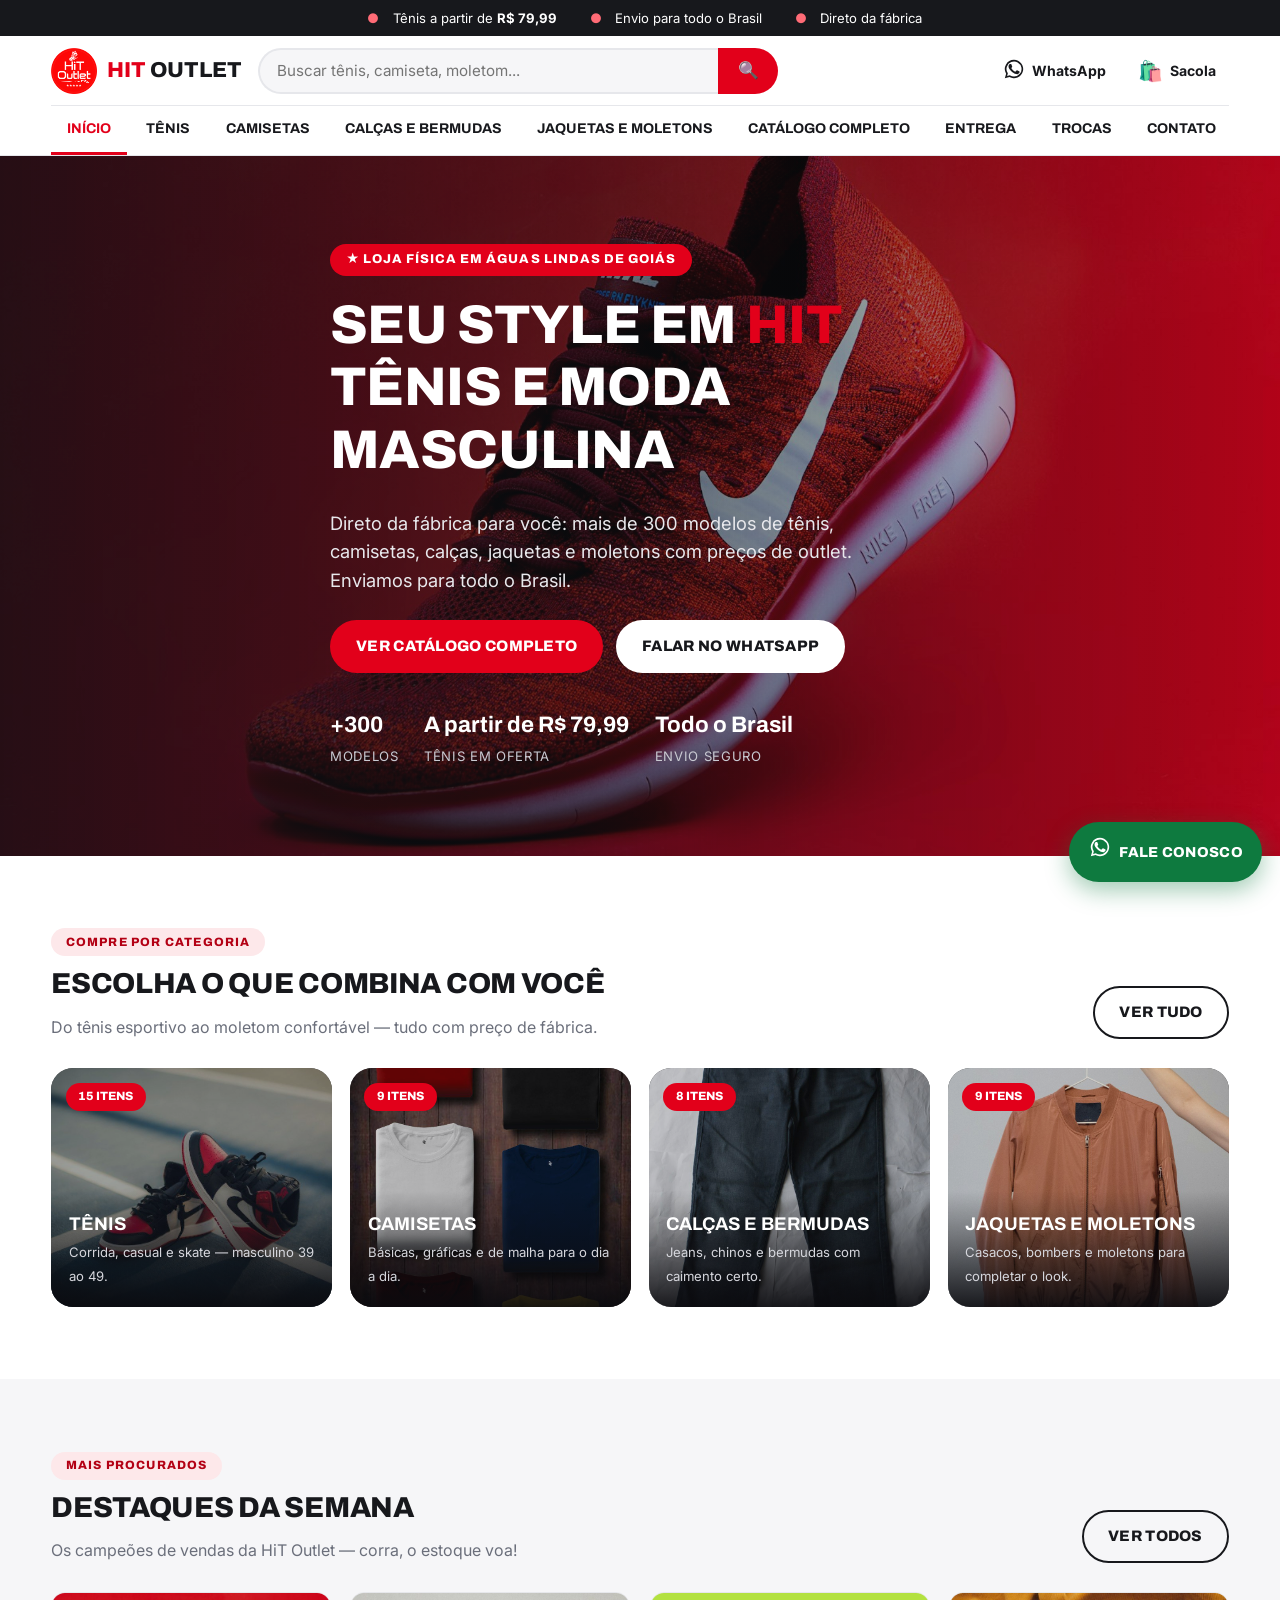
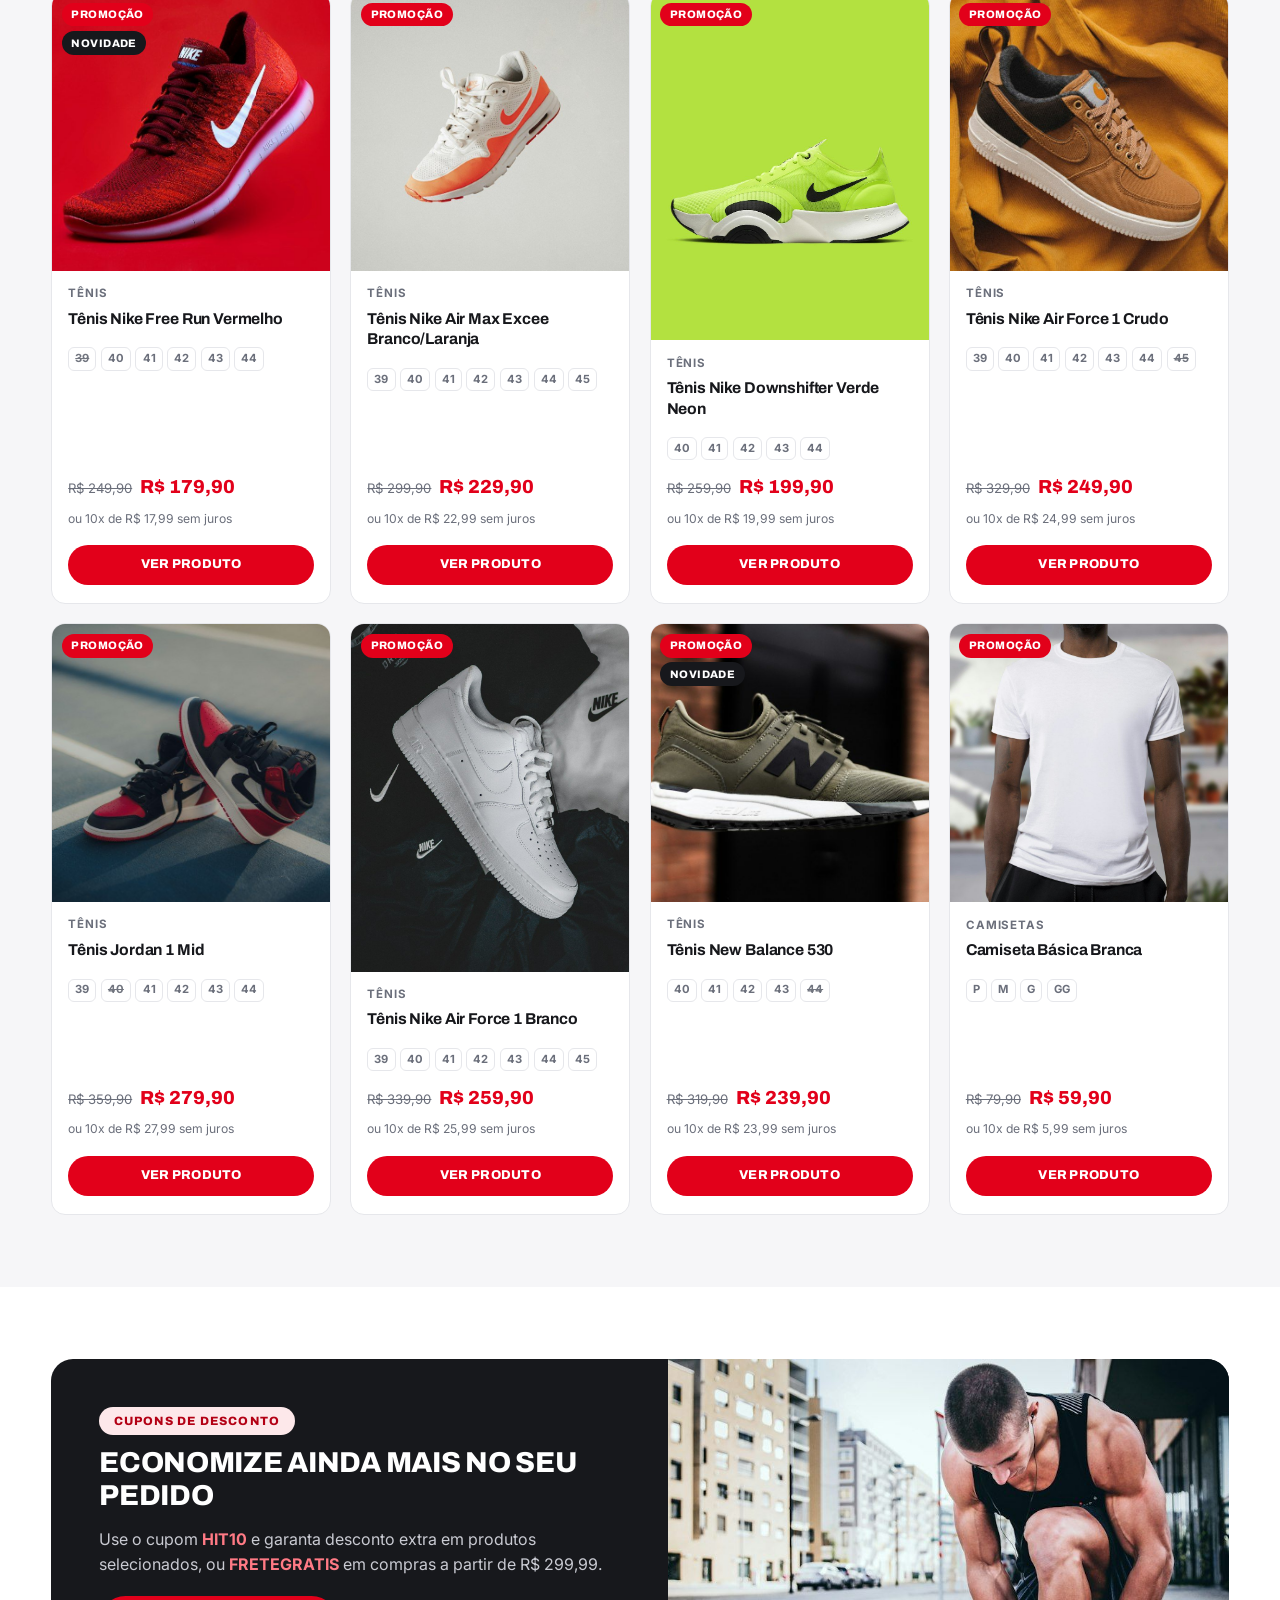
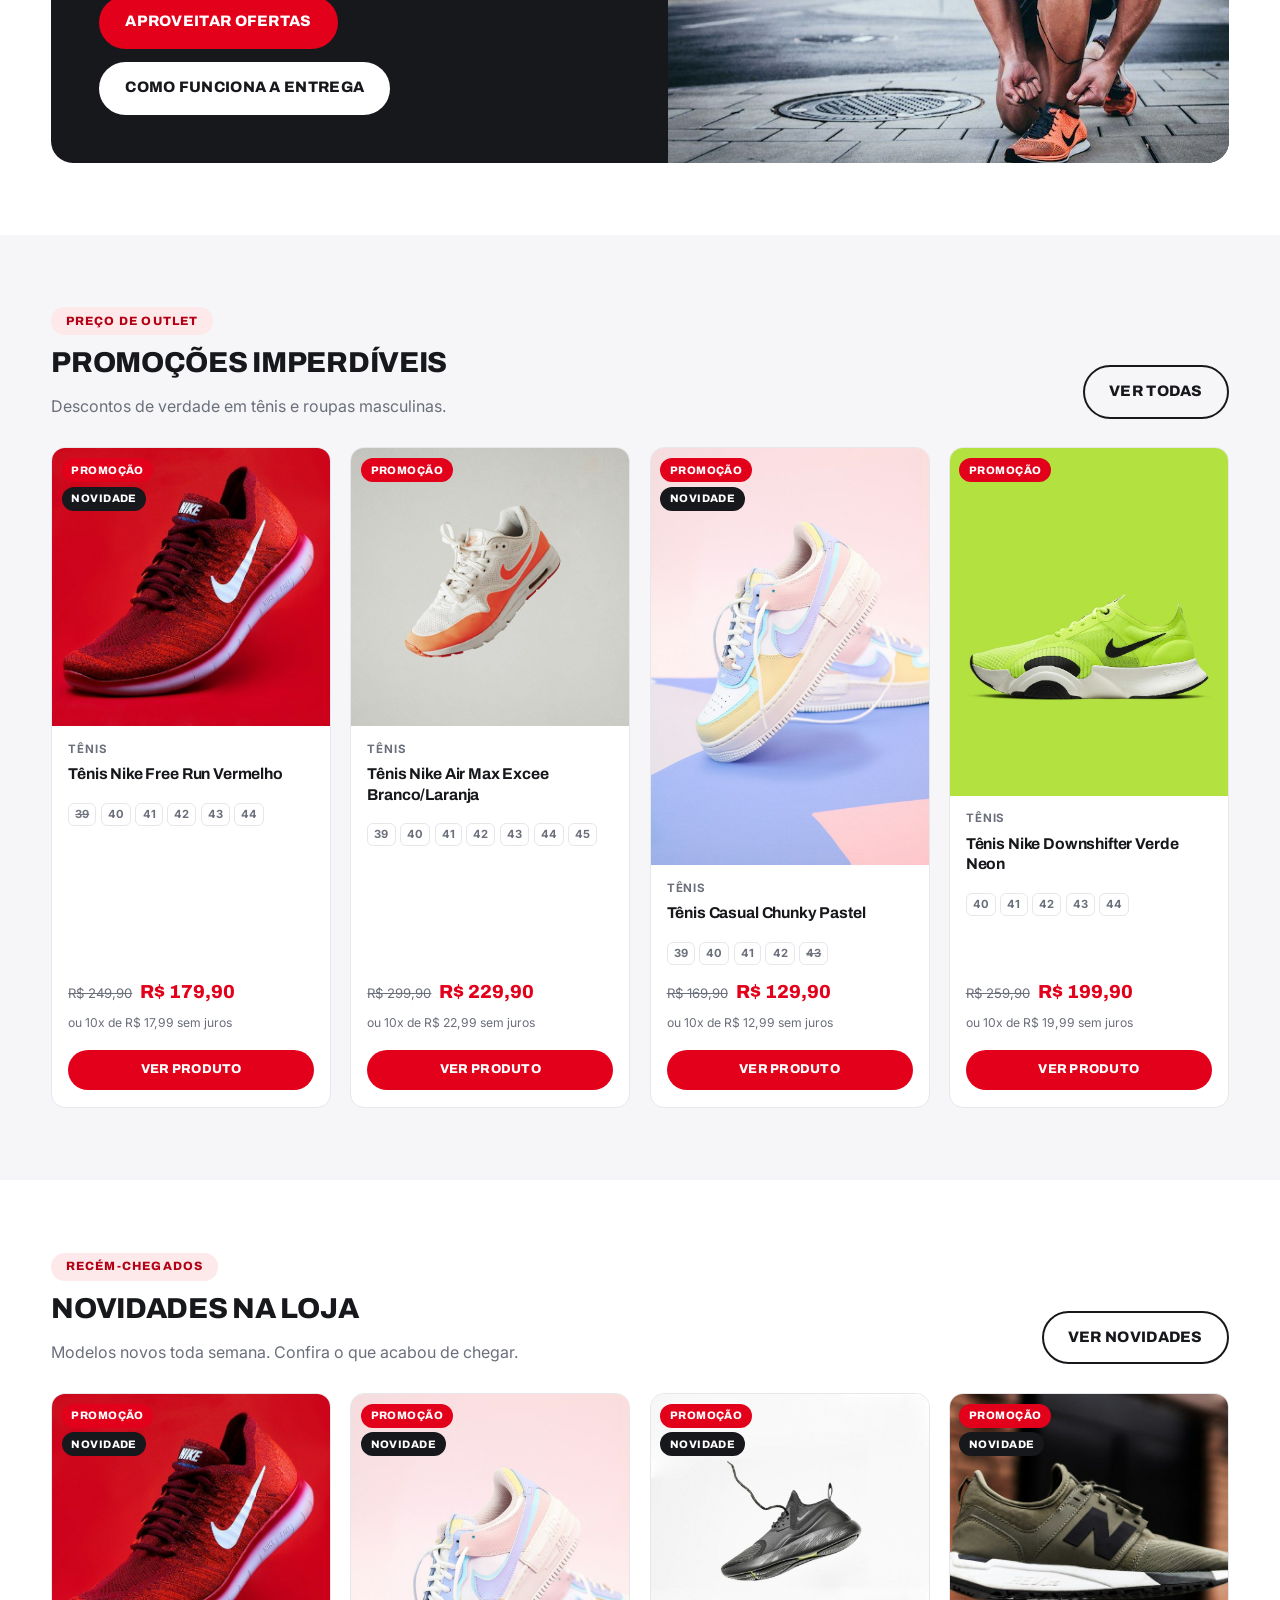
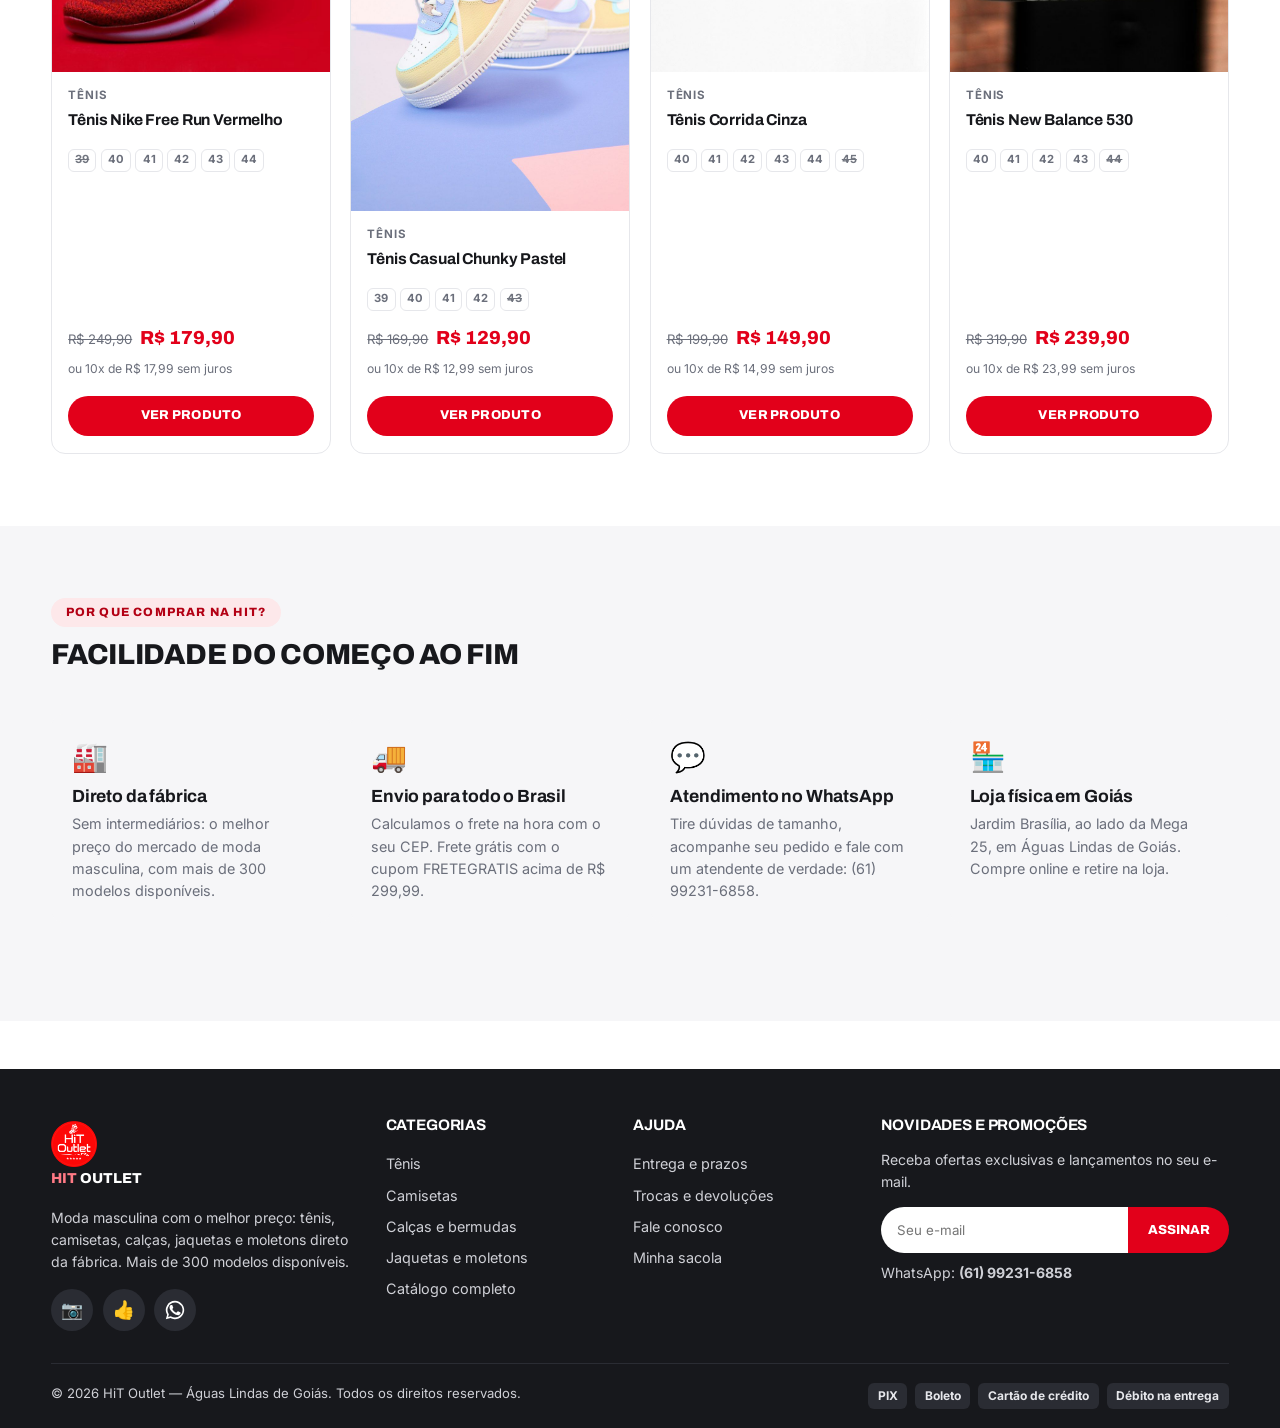
==== index.html @ 2609c158 "HiT Outlet - site estatico completo (home, catalogo, produto, sacola, checkout, contenidos)" ====
<!DOCTYPE html>
<html lang="pt-BR">
<head>
  <meta charset="UTF-8">
  <meta name="viewport" content="width=device-width, initial-scale=1">
  <title>HiT Outlet — Tênis e moda masculina com o melhor preço</title>
  <meta name="description" content="HiT Outlet: tênis, camisetas, calças, jaquetas e moletons masculinos direto da fábrica. Mais de 300 modelos, envio para todo o Brasil. Confira as ofertas!">
  <link rel="icon" type="image/png" href="assets/img/marca/favicon.png">
  <link rel="preconnect" href="https://fonts.googleapis.com">
  <link rel="preconnect" href="https://fonts.gstatic.com" crossorigin>
  <link href="https://fonts.googleapis.com/css2?family=Archivo:wght@600;700;800;900&family=Inter:wght@400;500;600;700;800&display=swap" rel="stylesheet">
  <link rel="stylesheet" href="css/style.css">
</head>
<body data-pagina="inicio">

  <div id="cabecalho-site"></div>

  <main>
    <!-- ================= HERO ================= -->
    <section class="hero">
      <div class="container hero-conteudo">
        <span class="selo-mini">★ Loja física em Águas Lindas de Goiás</span>
        <h1>Seu style em <span class="grifo">HiT</span><br>tênis e moda masculina</h1>
        <p>Direto da fábrica para você: mais de 300 modelos de tênis, camisetas, calças, jaquetas e moletons com preços de outlet. Enviamos para todo o Brasil.</p>
        <div class="botoes">
          <a class="btn btn-primario" href="catalogo.html">Ver catálogo completo</a>
          <a class="btn btn-branco" href="https://wa.me/5561992316858?text=Olá!%20Vim%20pelo%20site%20da%20HiT%20Outlet%20e%20quero%20saber%20mais." target="_blank" rel="noopener">Falar no WhatsApp</a>
        </div>
        <div class="dados-loja">
          <div class="dado"><strong>+300</strong><span>modelos</span></div>
          <div class="dado"><strong>A partir de R$ 79,99</strong><span>tênis em oferta</span></div>
          <div class="dado"><strong>Todo o Brasil</strong><span>envio seguro</span></div>
        </div>
      </div>
    </section>

    <!-- ================= CATEGORIAS ================= -->
    <section class="secao">
      <div class="container">
        <div class="secao-cabecalho">
          <div>
            <span class="selo-titulo">Compre por categoria</span>
            <h2>Escolha o que combina com você</h2>
            <p>Do tênis esportivo ao moletom confortável — tudo com preço de fábrica.</p>
          </div>
          <a class="btn btn-contorno" href="catalogo.html">Ver tudo</a>
        </div>
        <div class="grade-categorias" id="grade-categorias"></div>
      </div>
    </section>

    <!-- ================= DESTAQUES ================= -->
    <section class="secao secao-cinza">
      <div class="container">
        <div class="secao-cabecalho">
          <div>
            <span class="selo-titulo">Mais procurados</span>
            <h2>Destaques da semana</h2>
            <p>Os campeões de vendas da HiT Outlet — corra, o estoque voa!</p>
          </div>
          <a class="btn btn-contorno" href="catalogo.html?ordenacao=relevancia">Ver todos</a>
        </div>
        <div class="grade-produtos" id="grade-destaques"></div>
      </div>
    </section>

    <!-- ================= CAMPANHA ================= -->
    <section class="secao">
      <div class="container">
        <div class="faixa-campanha">
          <div class="texto">
            <span class="selo-titulo">Cupons de desconto</span>
            <h2>Economize ainda mais no seu pedido</h2>
            <p>Use o cupom <strong class="texto-vermelho">HIT10</strong> e garanta desconto extra em produtos selecionados, ou <strong class="texto-vermelho">FRETEGRATIS</strong> em compras a partir de R$ 299,99.</p>
            <div class="linha-flex mt-2">
              <a class="btn btn-primario" href="catalogo.html">Aproveitar ofertas</a>
              <a class="btn btn-branco" href="entrega.html">Como funciona a entrega</a>
            </div>
          </div>
          <div class="imagem">
            <img src="assets/img/campanha.jpg" alt="Campanha de ofertas da HiT Outlet" loading="lazy">
          </div>
        </div>
      </div>
    </section>

    <!-- ================= PROMOÇÕES ================= -->
    <section class="secao secao-cinza">
      <div class="container">
        <div class="secao-cabecalho">
          <div>
            <span class="selo-titulo">Preço de outlet</span>
            <h2>Promoções imperdíveis</h2>
            <p>Descontos de verdade em tênis e roupas masculinas.</p>
          </div>
          <a class="btn btn-contorno" href="catalogo.html">Ver todas</a>
        </div>
        <div class="grade-produtos" id="grade-promocoes"></div>
      </div>
    </section>

    <!-- ================= NOVIDADES ================= -->
    <section class="secao">
      <div class="container">
        <div class="secao-cabecalho">
          <div>
            <span class="selo-titulo">Recém-chegados</span>
            <h2>Novidades na loja</h2>
            <p>Modelos novos toda semana. Confira o que acabou de chegar.</p>
          </div>
          <a class="btn btn-contorno" href="catalogo.html?ordenacao=novidades">Ver novidades</a>
        </div>
        <div class="grade-produtos" id="grade-novidades"></div>
      </div>
    </section>

    <!-- ================= CONFIANÇA ================= -->
    <section class="secao secao-cinza">
      <div class="container">
        <div class="secao-cabecalho">
          <div>
            <span class="selo-titulo">Por que comprar na HiT?</span>
            <h2>Facilidade do começo ao fim</h2>
          </div>
        </div>
        <div class="grade-informacao">
          <div class="cartao-info">
            <div class="icone">🏭</div>
            <h3>Direto da fábrica</h3>
            <p>Sem intermediários: o melhor preço do mercado de moda masculina, com mais de 300 modelos disponíveis.</p>
          </div>
          <div class="cartao-info">
            <div class="icone">🚚</div>
            <h3>Envio para todo o Brasil</h3>
            <p>Calculamos o frete na hora com o seu CEP. Frete grátis com o cupom FRETEGRATIS acima de R$ 299,99.</p>
          </div>
          <div class="cartao-info">
            <div class="icone">💬</div>
            <h3>Atendimento no WhatsApp</h3>
            <p>Tire dúvidas de tamanho, acompanhe seu pedido e fale com um atendente de verdade: (61) 99231-6858.</p>
          </div>
          <div class="cartao-info">
            <div class="icone">🏪</div>
            <h3>Loja física em Goiás</h3>
            <p>Jardim Brasília, ao lado da Mega 25, em Águas Lindas de Goiás. Compre online e retire na loja.</p>
          </div>
        </div>
      </div>
    </section>
  </main>

  <footer id="rodape-site"></footer>

  <script src="assets/js/data.js"></script>
  <script src="assets/js/main.js"></script>
  <script src="assets/js/index.js"></script>
</body>
</html>
---- css/style.css ----
/* =========================================================
   HiT Outlet — folha de estilo principal
   Identidade: vermelho vibrante (ação/oferta) + branco + grafite
   ========================================================= */

:root {
  --vermelho: #e2001a;
  --vermelho-escuro: #b30014;
  --vermelho-claro: #fde8ea;
  --grafite: #17181c;
  --grafite-2: #2a2c33;
  --texto: #23252c;
  --texto-suave: #6b6f7b;
  --linha: #e6e7eb;
  --fundo: #f6f6f8;
  --branco: #ffffff;
  --amarelo: #f5a623;
  --verde: #0e7a3f;
  --raio: 14px;
  --raio-g: 22px;
  --sombra: 0 6px 24px rgba(23, 24, 28, .08);
  --sombra-alta: 0 14px 40px rgba(23, 24, 28, .16);
  --max: 1200px;
  --fonte: 'Inter', system-ui, -apple-system, 'Segoe UI', Roboto, Arial, sans-serif;
  --fonte-titulo: 'Archivo', 'Inter', system-ui, sans-serif;
}

* { box-sizing: border-box; }

html { scroll-behavior: smooth; }

body {
  margin: 0;
  font-family: var(--fonte);
  color: var(--texto);
  background: var(--branco);
  font-size: 16px;
  line-height: 1.55;
  -webkit-font-smoothing: antialiased;
}

img { max-width: 100%; display: block; }

a { color: var(--vermelho); text-decoration: none; }
a:hover { text-decoration: underline; }

h1, h2, h3, h4 {
  font-family: var(--fonte-titulo);
  color: var(--grafite);
  line-height: 1.15;
  margin: 0 0 .5em;
  letter-spacing: -.01em;
}

h1 { font-size: clamp(1.7rem, 4vw, 2.6rem); font-weight: 800; text-transform: uppercase; }
h2 { font-size: clamp(1.3rem, 3vw, 1.8rem); font-weight: 800; text-transform: uppercase; }
h3 { font-size: 1.1rem; font-weight: 700; }

p { margin: 0 0 1em; }

.container { width: min(var(--max), 92%); margin-inline: auto; }

.somente-leitor {
  position: absolute; width: 1px; height: 1px;
  padding: 0; margin: -1px; overflow: hidden;
  clip: rect(0 0 0 0); white-space: nowrap; border: 0;
}

:focus-visible {
  outline: 3px solid var(--vermelho);
  outline-offset: 2px;
  border-radius: 4px;
}

/* ---------- botões ---------- */
.btn {
  display: inline-flex; align-items: center; justify-content: center; gap: .5rem;
  padding: .8rem 1.5rem;
  border: 2px solid transparent;
  border-radius: 999px;
  font-weight: 800;
  font-family: var(--fonte-titulo);
  font-size: .95rem;
  text-transform: uppercase;
  letter-spacing: .02em;
  cursor: pointer;
  transition: background .15s ease, color .15s ease, border-color .15s ease, transform .1s ease;
  text-decoration: none;
  min-height: 46px;
}
.btn:hover { text-decoration: none; }
.btn:active { transform: translateY(1px); }

.btn-primario { background: var(--vermelho); color: #fff; }
.btn-primario:hover { background: var(--vermelho-escuro); color: #fff; }

.btn-escuro { background: var(--grafite); color: #fff; }
.btn-escuro:hover { background: var(--grafite-2); color: #fff; }

.btn-contorno { background: transparent; color: var(--grafite); border-color: var(--grafite); }
.btn-contorno:hover { background: var(--grafite); color: #fff; }

.btn-branco { background: #fff; color: var(--grafite); }
.btn-branco:hover { background: var(--vermelho); color: #fff; }

.btn-largo { width: 100%; }

.btn-mini {
  padding: .45rem .9rem; font-size: .8rem; min-height: 40px;
}

.btn[disabled], .btn.desabilitado {
  opacity: .45; cursor: not-allowed; pointer-events: none;
}

/* ---------- faixa de avisos ---------- */
.faixa-topo {
  background: var(--grafite);
  color: #fff;
  font-size: .82rem;
  text-align: center;
  padding: .5rem 1rem;
}
.faixa-topo span { margin-inline: .6rem; }
.faixa-topo .ponto { color: #ff6b76; font-weight: 800; }

/* ---------- cabeçalho ---------- */
.cabecalho {
  position: sticky; top: 0; z-index: 60;
  background: #fff;
  border-bottom: 1px solid var(--linha);
}
.cabecalho-linha {
  display: flex; align-items: center; gap: 1rem;
  padding: .7rem 0;
}
.marca {
  display: flex; align-items: center; gap: .6rem;
  font-family: var(--fonte-titulo);
  font-weight: 800; font-size: 1.35rem;
  color: var(--grafite);
  text-transform: uppercase;
  white-space: nowrap;
  text-decoration: none;
}
.marca:hover { text-decoration: none; }
.marca img { width: 46px; height: 46px; }
.marca .marca-hit { color: var(--vermelho); }

.barra-busca {
  flex: 1;
  display: flex;
  max-width: 520px;
  position: relative;
}
.barra-busca input {
  flex: 1;
  border: 2px solid var(--linha);
  border-right: none;
  border-radius: 999px 0 0 999px;
  padding: .65rem 1.1rem;
  font-size: .95rem;
  font-family: var(--fonte);
  background: var(--fundo);
  min-height: 46px;
}
.barra-busca input:focus { outline: none; border-color: var(--grafite); background: #fff; }
.barra-busca button {
  border: none;
  background: var(--vermelho);
  color: #fff;
  border-radius: 0 999px 999px 0;
  padding: 0 1.2rem;
  cursor: pointer;
  font-size: 1.05rem;
  min-width: 52px;
}
.barra-busca button:hover { background: var(--vermelho-escuro); }

.acoes-topo { display: flex; align-items: center; gap: .4rem; margin-left: auto; }
.acao-topo {
  display: inline-flex; align-items: center; gap: .45rem;
  padding: .5rem .8rem;
  border-radius: 999px;
  color: var(--grafite);
  font-weight: 700;
  font-size: .88rem;
  text-decoration: none;
  position: relative;
  min-height: 46px;
}
.acao-topo:hover { background: var(--fundo); text-decoration: none; }
.acao-topo .icone { font-size: 1.25rem; line-height: 1; }
.badge-contador {
  position: absolute; top: 1px; right: 2px;
  background: var(--vermelho);
  color: #fff;
  font-size: .68rem;
  font-weight: 800;
  min-width: 19px; height: 19px;
  border-radius: 999px;
  display: inline-flex; align-items: center; justify-content: center;
  padding: 0 4px;
  border: 2px solid #fff;
}

.menu-principal {
  display: flex;
  gap: .2rem;
  align-items: center;
  border-top: 1px solid var(--linha);
  overflow-x: auto;
  scrollbar-width: none;
}
.menu-principal::-webkit-scrollbar { display: none; }
.menu-principal a {
  padding: .75rem 1rem;
  color: var(--grafite);
  font-family: var(--fonte-titulo);
  font-weight: 700;
  font-size: .88rem;
  text-transform: uppercase;
  white-space: nowrap;
  text-decoration: none;
  border-bottom: 3px solid transparent;
}
.menu-principal a:hover { color: var(--vermelho); }
.menu-principal a.ativo { color: var(--vermelho); border-bottom-color: var(--vermelho); }

.btn-menu-mobile { display: none; }

/* ---------- painel de sugestões ---------- */
.sugestoes-painel {
  position: absolute;
  top: calc(100% + 6px); left: 0; right: 0;
  background: #fff;
  border: 1px solid var(--linha);
  border-radius: var(--raio);
  box-shadow: var(--sombra-alta);
  overflow: hidden;
  z-index: 80;
}
.sugestoes-painel button {
  display: flex; align-items: center; gap: .8rem;
  width: 100%;
  border: none; background: none;
  padding: .6rem .9rem;
  text-align: left;
  cursor: pointer;
  font-family: var(--fonte);
  font-size: .9rem;
  border-bottom: 1px solid var(--linha);
}
.sugestoes-painel button:last-child { border-bottom: none; }
.sugestoes-painel button:hover, .sugestoes-painel button.focado { background: var(--fundo); }
.sugestoes-painel img { width: 42px; height: 42px; object-fit: cover; border-radius: 8px; }
.sugestoes-painel .sug-preco { margin-left: auto; font-weight: 800; color: var(--vermelho); }
.sugestoes-painel .sug-vazio { padding: 1rem; color: var(--texto-suave); font-size: .9rem; }

/* ---------- hero ---------- */
.hero {
  position: relative;
  background:
    linear-gradient(90deg, rgba(15,16,20,.88) 0%, rgba(15,16,20,.62) 46%, rgba(15,16,20,.15) 100%),
    url('../assets/img/banner-hero.jpg') center/cover no-repeat;
  color: #fff;
}
.hero-conteudo {
  padding: clamp(2.5rem, 7vw, 5.5rem) 0;
  max-width: 620px;
}
.hero .selo-mini {
  display: inline-flex; align-items: center; gap: .5rem;
  background: var(--vermelho);
  color: #fff;
  font-family: var(--fonte-titulo);
  font-weight: 800;
  text-transform: uppercase;
  font-size: .8rem;
  letter-spacing: .08em;
  padding: .4rem 1rem;
  border-radius: 999px;
  margin-bottom: 1.1rem;
}
.hero h1 { color: #fff; font-size: clamp(2rem, 5.5vw, 3.4rem); }
.hero h1 .grifo { color: var(--vermelho); }
.hero p { font-size: clamp(1rem, 2vw, 1.15rem); color: #e8e8ec; max-width: 48ch; }
.hero .botoes { display: flex; flex-wrap: wrap; gap: .8rem; margin-top: 1.6rem; }
.hero .dados-loja { display: flex; flex-wrap: wrap; gap: 1.6rem; margin-top: 2.2rem; }
.hero .dado strong { display: block; font-family: var(--fonte-titulo); font-size: 1.4rem; color: #fff; }
.hero .dado span { font-size: .82rem; color: #c9cad2; text-transform: uppercase; letter-spacing: .05em; }

/* ---------- seções ---------- */
.secao { padding: clamp(2.5rem, 6vw, 4.5rem) 0; }
.secao-cinza { background: var(--fundo); }
.secao-cabecalho {
  display: flex; align-items: flex-end; justify-content: space-between;
  gap: 1rem; margin-bottom: 1.8rem; flex-wrap: wrap;
}
.secao-cabecalho p { color: var(--texto-suave); margin: 0; }
.selo-titulo {
  display: inline-block;
  background: var(--vermelho-claro);
  color: var(--vermelho-escuro);
  font-family: var(--fonte-titulo);
  font-weight: 800;
  text-transform: uppercase;
  font-size: .75rem;
  letter-spacing: .1em;
  padding: .3rem .9rem;
  border-radius: 999px;
  margin-bottom: .7rem;
}

/* ---------- categorias ---------- */
.grade-categorias {
  display: grid;
  grid-template-columns: repeat(auto-fit, minmax(230px, 1fr));
  gap: 1.1rem;
}
.card-categoria {
  position: relative;
  border-radius: var(--raio-g);
  overflow: hidden;
  background: var(--grafite);
  aspect-ratio: 4/3.4;
  display: block;
  text-decoration: none;
}
.card-categoria img {
  width: 100%; height: 100%; object-fit: cover;
  opacity: .82;
  transition: transform .3s ease, opacity .3s ease;
}
.card-categoria:hover img { transform: scale(1.05); opacity: .68; text-decoration: none; }
.card-categoria .rotulo {
  position: absolute; inset: auto 0 0 0;
  padding: 1.2rem 1.1rem;
  background: linear-gradient(transparent, rgba(10,10,14,.9));
  color: #fff;
}
.card-categoria .rotulo strong {
  display: block;
  font-family: var(--fonte-titulo);
  font-size: 1.15rem;
  text-transform: uppercase;
}
.card-categoria .rotulo span { font-size: .82rem; color: #d6d7dd; }
.card-categoria .pilula {
  position: absolute; top: .9rem; left: .9rem;
  background: var(--vermelho); color: #fff;
  font-family: var(--fonte-titulo); font-weight: 800; font-size: .75rem;
  text-transform: uppercase;
  padding: .3rem .8rem; border-radius: 999px;
}

/* ---------- grade de produtos ---------- */
.grade-produtos {
  display: grid;
  grid-template-columns: repeat(auto-fill, minmax(230px, 1fr));
  gap: 1.2rem;
}
.card-produto {
  background: #fff;
  border: 1px solid var(--linha);
  border-radius: var(--raio);
  overflow: hidden;
  display: flex; flex-direction: column;
  position: relative;
  transition: box-shadow .18s ease, transform .18s ease;
}
.card-produto:hover { box-shadow: var(--sombra); transform: translateY(-3px); }
.card-produto .midia {
  position: relative;
  background: #f1f1f4;
  aspect-ratio: 1/1;
}
.card-produto .midia img {
  width: 100%; height: 100%; object-fit: cover;
}
.card-produto .etiquetas {
  position: absolute; top: .6rem; left: .6rem;
  display: flex; flex-direction: column; gap: .3rem;
  z-index: 2;
}
.etiqueta {
  font-family: var(--fonte-titulo);
  font-weight: 800;
  font-size: .68rem;
  text-transform: uppercase;
  letter-spacing: .04em;
  padding: .22rem .6rem;
  border-radius: 999px;
  color: #fff;
  width: fit-content;
}
.etiqueta-promo { background: var(--vermelho); }
.etiqueta-novo { background: var(--grafite); }
.etiqueta-destaque { background: var(--amarelo); color: var(--grafite); }
.etiqueta-esgotado { background: #5f636b; }

.card-produto .corpo { padding: .9rem 1rem 1.1rem; display: flex; flex-direction: column; gap: .35rem; flex: 1; }
.card-produto .marca-p { font-size: .72rem; text-transform: uppercase; letter-spacing: .08em; color: var(--texto-suave); font-weight: 700; }
.card-produto .nome {
  font-family: var(--fonte-titulo); font-weight: 700; font-size: .98rem;
  color: var(--grafite); line-height: 1.3;
}
.card-produto .nome a { color: inherit; text-decoration: none; }
.card-produto .nome a:hover { color: var(--vermelho); }
.card-produto .precos { margin-top: auto; padding-top: .4rem; display: flex; align-items: baseline; gap: .5rem; flex-wrap: wrap; }
.preco-antigo { font-size: .82rem; color: var(--texto-suave); text-decoration: line-through; }
.preco-atual { font-family: var(--fonte-titulo); font-weight: 800; font-size: 1.18rem; color: var(--grafite); }
.preco-atual.vermelho { color: var(--vermelho); }
.preco-parcela { font-size: .76rem; color: var(--texto-suave); width: 100%; }
.card-produto .rodape-card { margin-top: .7rem; display: flex; gap: .5rem; }
.card-produto .tamanhos-mini { display: flex; flex-wrap: wrap; gap: .28rem; margin-top: .3rem; }
.tamanho-mini {
  font-size: .7rem; font-weight: 700;
  border: 1px solid var(--linha);
  border-radius: 6px;
  padding: .12rem .38rem;
  color: var(--texto-suave);
}
.tamanho-mini.esgotado { text-decoration: line-through; color: #71757f; opacity: 1; }

/* ---------- grade responsiva com coluna de filtros ---------- */
.pagina-catalogo { display: grid; grid-template-columns: 268px 1fr; gap: 2rem; align-items: start; }

/* ---------- filtros ---------- */
.filtros {
  background: #fff;
  border: 1px solid var(--linha);
  border-radius: var(--raio);
  padding: 1.2rem;
  position: sticky; top: 130px;
}
.filtros h2 { font-size: 1rem; margin-bottom: 1rem; }
.grupo-filtro { border-top: 1px solid var(--linha); padding: 1rem 0; }
.grupo-filtro:first-of-type { border-top: none; padding-top: 0; }
.grupo-filtro legend, .grupo-filtro .titulo-grupo {
  font-family: var(--fonte-titulo); font-weight: 800; font-size: .85rem;
  text-transform: uppercase; letter-spacing: .04em;
  color: var(--grafite);
  margin-bottom: .6rem; padding: 0;
  border: none;
}
.opcao-filtro {
  display: flex; align-items: center; gap: .55rem;
  padding: .3rem 0;
  font-size: .9rem;
  cursor: pointer;
  min-height: 32px;
}
.opcao-filtro input { width: 17px; height: 17px; accent-color: var(--vermelho); cursor: pointer; }
.opcao-filtro .cont { margin-left: auto; font-size: .78rem; color: var(--texto-suave); }
.filtro-aberto { display: none; }
.filtro-aberto.mostrar { display: block; }
.btn-toggle-filtro {
  display: flex; align-items: center; justify-content: space-between;
  width: 100%; background: none; border: none;
  font-family: var(--fonte-titulo); font-weight: 800; font-size: .85rem;
  text-transform: uppercase; color: var(--grafite);
  cursor: pointer; padding: .2rem 0;
}
.btn-toggle-filtro .seta { transition: transform .2s; }
.btn-toggle-filtro[aria-expanded="true"] .seta { transform: rotate(180deg); }

.faixa-preco-valores { display: flex; justify-content: space-between; font-size: .82rem; font-weight: 700; color: var(--grafite); margin-top: .4rem; }
input[type="range"] { width: 100%; accent-color: var(--vermelho); }

.limpar-filtros {
  background: none; border: none; color: var(--vermelho);
  font-weight: 700; font-size: .85rem; cursor: pointer;
  padding: .4rem 0; text-decoration: underline; min-height: 40px;
}

.barra-catalogo {
  display: flex; align-items: center; justify-content: space-between;
  gap: 1rem; margin-bottom: 1.2rem; flex-wrap: wrap;
}
.contagem-resultados { color: var(--texto-suave); font-size: .9rem; }
.contagem-resultados strong { color: var(--grafite); }
.seletor-ordenacao {
  display: flex; align-items: center; gap: .5rem;
  font-size: .88rem; color: var(--texto-suave);
}
.seletor-ordenacao select {
  border: 2px solid var(--linha); border-radius: 999px;
  padding: .5rem 1rem; font-family: var(--fonte); font-size: .88rem;
  background: #fff; cursor: pointer; min-height: 44px; color: var(--grafite); font-weight: 600;
}
.seletor-ordenacao select:focus { outline: none; border-color: var(--grafite); }

.btn-filtros-mobile { display: none; }

.chips-ativos { display: flex; flex-wrap: wrap; gap: .5rem; margin-bottom: 1rem; }
.chip-filtro {
  display: inline-flex; align-items: center; gap: .4rem;
  background: var(--vermelho-claro); color: var(--vermelho-escuro);
  border: none; border-radius: 999px;
  font-size: .8rem; font-weight: 700;
  padding: .35rem .8rem; cursor: pointer;
  min-height: 36px;
}

.vazio-estado {
  text-align: center;
  padding: 3.5rem 1rem;
  border: 2px dashed var(--linha);
  border-radius: var(--raio-g);
  color: var(--texto-suave);
}
.vazio-estado .icone { font-size: 2.6rem; margin-bottom: .6rem; }
.vazio-estado h3 { color: var(--grafite); }

/* ---------- página do produto ---------- */
.pagina-produto { display: grid; grid-template-columns: 1fr 1fr; gap: 2.6rem; align-items: start; }
.galeria-produto .foto-principal {
  border-radius: var(--raio-g);
  overflow: hidden;
  background: #f1f1f4;
  aspect-ratio: 1/1;
}
.galeria-produto .foto-principal img { width: 100%; height: 100%; object-fit: cover; }
.miniaturas { display: flex; gap: .6rem; margin-top: .7rem; flex-wrap: wrap; }
.miniatura {
  width: 76px; height: 76px;
  border-radius: 10px;
  overflow: hidden;
  border: 2px solid var(--linha);
  padding: 0; cursor: pointer; background: #f1f1f4;
}
.miniatura img { width: 100%; height: 100%; object-fit: cover; }
.miniatura.ativa { border-color: var(--vermelho); }

.info-produto .marca-p { font-size: .78rem; text-transform: uppercase; letter-spacing: .1em; color: var(--vermelho); font-weight: 800; }
.info-produto h1 { font-size: clamp(1.4rem, 3vw, 2rem); margin-top: .3rem; }
.info-produto .resumo { color: var(--texto-suave); }

.bloco-preco { background: var(--fundo); border-radius: var(--raio); padding: 1.1rem 1.2rem; margin: 1.2rem 0; }
.bloco-preco .linha-preco { display: flex; align-items: baseline; gap: .7rem; flex-wrap: wrap; }
.bloco-preco .preco-atual { font-size: 1.9rem; }
.bloco-preco .preco-parcela { margin-top: .2rem; }
.bloco-preco .selo-pix {
  display: inline-flex; align-items: center; gap: .4rem;
  margin-top: .6rem;
  background: #fff; border: 1px solid var(--linha);
  border-radius: 999px; padding: .3rem .8rem;
  font-size: .8rem; font-weight: 700; color: var(--verde);
}

.cores-opcoes { display: flex; gap: .5rem; flex-wrap: wrap; margin: .8rem 0 1.2rem; }
.cor-opcao {
  border: 2px solid var(--linha);
  background: #fff;
  border-radius: 999px;
  padding: .45rem 1rem;
  font-family: var(--fonte); font-size: .85rem; font-weight: 700;
  cursor: pointer; color: var(--grafite);
  min-height: 42px;
}
.cor-opcao.ativa { border-color: var(--vermelho); color: var(--vermelho-escuro); background: var(--vermelho-claro); }

.tamanhos-grade { display: flex; gap: .5rem; flex-wrap: wrap; margin: .6rem 0 1rem; }
.btn-tamanho {
  min-width: 54px;
  padding: .6rem .8rem;
  border: 2px solid var(--linha);
  background: #fff;
  border-radius: 10px;
  font-family: var(--fonte-titulo); font-weight: 700; font-size: .92rem;
  cursor: pointer; color: var(--grafite);
  min-height: 46px;
}
.btn-tamanho:hover:not(.esgotado) { border-color: var(--grafite); }
.btn-tamanho.ativa { background: var(--grafite); border-color: var(--grafite); color: #fff; }
.btn-tamanho.esgotado { color: #b6b8c0; text-decoration: line-through; cursor: not-allowed; background: var(--fundo); }

.aviso-tamanho { color: var(--vermelho); font-size: .85rem; font-weight: 700; min-height: 1.2em; }

.linha-compra { display: flex; gap: .8rem; align-items: stretch; margin-top: 1.2rem; flex-wrap: wrap; }
.qtd-controle {
  display: inline-flex; align-items: center;
  border: 2px solid var(--linha); border-radius: 999px;
  overflow: hidden;
}
.qtd-controle button {
  border: none; background: #fff; cursor: pointer;
  width: 44px; height: 100%; font-size: 1.15rem; font-weight: 700; color: var(--grafite);
}
.qtd-controle button:hover { background: var(--fundo); }
.qtd-controle input {
  width: 46px; border: none; text-align: center;
  font-family: var(--fonte-titulo); font-weight: 800; font-size: 1rem;
  -moz-appearance: textfield;
}
.qtd-controle input::-webkit-outer-spin-button,
.qtd-controle input::-webkit-inner-spin-button { -webkit-appearance: none; margin: 0; }

.linha-compra .btn-primario { flex: 1; min-width: 200px; }

.selos-confianca { display: grid; grid-template-columns: repeat(auto-fit, minmax(150px, 1fr)); gap: .8rem; margin-top: 1.6rem; }
.selos-confianca .selo-info {
  display: flex; align-items: center; gap: .6rem;
  background: var(--fundo); border-radius: var(--raio);
  padding: .7rem .9rem; font-size: .82rem; font-weight: 600; color: var(--grafite);
}
.selos-confianca .icone { font-size: 1.3rem; }

.abas-detalhes { margin-top: 2.4rem; }
.abas-cabecalho { display: flex; gap: .3rem; border-bottom: 2px solid var(--linha); flex-wrap: wrap; }
.aba-btn {
  background: none; border: none;
  font-family: var(--fonte-titulo); font-weight: 800; font-size: .9rem;
  text-transform: uppercase; color: var(--texto-suave);
  padding: .8rem 1.1rem; cursor: pointer;
  border-bottom: 3px solid transparent; margin-bottom: -2px;
  min-height: 46px;
}
.aba-btn.ativa { color: var(--vermelho); border-bottom-color: var(--vermelho); }
.conteudo-aba { padding: 1.4rem 0; }
.conteudo-aba ul { padding-left: 1.2rem; }
.conteudo-aba li { margin-bottom: .4rem; }

/* ---------- sacola ---------- */
.pagina-sacola { display: grid; grid-template-columns: 1fr 360px; gap: 2rem; align-items: start; }

.item-sacola {
  display: grid;
  grid-template-columns: 96px 1fr auto;
  gap: 1rem;
  padding: 1.1rem 0;
  border-bottom: 1px solid var(--linha);
  align-items: center;
}
.item-sacola .foto { border-radius: 10px; overflow: hidden; background: #f1f1f4; aspect-ratio: 1/1; }
.item-sacola .foto img { width: 100%; height: 100%; object-fit: cover; }
.item-sacola .info h3 { font-size: 1rem; margin-bottom: .2rem; }
.item-sacola .info h3 a { color: var(--grafite); text-decoration: none; }
.item-sacola .info h3 a:hover { color: var(--vermelho); }
.item-sacola .variantes { font-size: .84rem; color: var(--texto-suave); }
.item-sacola .coluna-direita { display: flex; flex-direction: column; align-items: flex-end; gap: .5rem; }
.item-sacola .subtotal { font-family: var(--fonte-titulo); font-weight: 800; font-size: 1.1rem; color: var(--grafite); }
.btn-remover { background: none; border: none; color: var(--texto-suave); font-size: .82rem; cursor: pointer; text-decoration: underline; padding: .3rem; min-height: 40px; font-family: var(--fonte); }
.btn-remover:hover { color: var(--vermelho); }

.qtd-controle-mini { transform: scale(.92); transform-origin: right center; }

.cupom-linha { display: flex; gap: .5rem; margin-top: 1rem; }
.cupom-linha input {
  flex: 1; border: 2px solid var(--linha); border-radius: 999px;
  padding: .6rem 1rem; font-family: var(--fonte); text-transform: uppercase; min-height: 46px;
}
.cupom-linha input:focus { outline: none; border-color: var(--grafite); }
.aviso-cupom { font-size: .85rem; margin-top: .5rem; font-weight: 600; }
.aviso-cupom.ok { color: var(--verde); }
.aviso-cupom.erro { color: var(--vermelho); }

.resumo-pedido {
  background: var(--fundo);
  border-radius: var(--raio-g);
  padding: 1.4rem;
  position: sticky; top: 130px;
}
.resumo-pedido h2 { font-size: 1.1rem; }
.resumo-linha { display: flex; justify-content: space-between; padding: .45rem 0; font-size: .93rem; }
.resumo-linha span:first-child { color: var(--texto-suave); }
.resumo-linha strong { color: var(--grafite); }
.resumo-linha.desconto { color: var(--verde); }
.resumo-linha.desconto span, .resumo-linha.desconto strong { color: var(--verde); }
.resumo-total {
  display: flex; justify-content: space-between; align-items: baseline;
  border-top: 2px solid var(--linha);
  margin-top: .7rem; padding-top: .9rem;
  font-family: var(--fonte-titulo);
}
.resumo-total .rotulo { font-size: .95rem; text-transform: uppercase; color: var(--texto-suave); }
.resumo-total .valor { font-size: 1.6rem; font-weight: 800; color: var(--vermelho); }
.frete-calculado { font-size: .84rem; color: var(--texto-suave); margin-top: .6rem; min-height: 1.2em; }
.frete-calculado.ok { color: var(--verde); font-weight: 700; }

.campo-frete { display: flex; gap: .5rem; margin-top: 1rem; }
.campo-frete input {
  flex: 1; border: 2px solid var(--linha); border-radius: 999px;
  padding: .6rem 1rem; font-family: var(--fonte); min-height: 46px;
}
.campo-frete input:focus { outline: none; border-color: var(--grafite); }

.aviso-estoque {
  background: var(--vermelho-claro); color: var(--vermelho-escuro);
  border-radius: 10px; padding: .7rem 1rem; font-size: .88rem; font-weight: 600;
  margin-top: 1rem;
}

/* ---------- checkout ---------- */
.barra-progresso { display: flex; gap: .4rem; margin: 1.4rem 0 2rem; flex-wrap: wrap; }
.passo {
  flex: 1; min-width: 150px;
  display: flex; align-items: center; gap: .6rem;
  padding: .7rem .9rem;
  border-radius: var(--raio);
  background: var(--fundo);
  color: var(--texto-suave);
  font-size: .85rem; font-weight: 700;
}
.passo .numero {
  width: 30px; height: 30px; border-radius: 999px;
  background: #d8d9de; color: #fff;
  display: inline-flex; align-items: center; justify-content: center;
  font-family: var(--fonte-titulo); font-weight: 800; font-size: .9rem;
  flex-shrink: 0;
}
.passo.ativo { background: var(--grafite); color: #fff; }
.passo.ativo .numero { background: var(--vermelho); }
.passo.concluido .numero { background: var(--verde); }
.passo.concluido { color: var(--grafite); }

.pagina-checkout { display: grid; grid-template-columns: 1fr 360px; gap: 2rem; align-items: start; }

.form-grade { display: grid; grid-template-columns: repeat(2, 1fr); gap: 1rem; }
.campo { display: flex; flex-direction: column; gap: .35rem; }
.campo.col-2 { grid-column: span 2; }
.campo label { font-size: .85rem; font-weight: 700; color: var(--grafite); }
.campo label .obrig { color: var(--vermelho); }
.campo input, .campo select, .campo textarea {
  border: 2px solid var(--linha);
  border-radius: 10px;
  padding: .7rem .9rem;
  font-family: var(--fonte); font-size: .95rem;
  background: #fff; color: var(--texto);
  min-height: 46px;
}
.campo input:focus, .campo select:focus, .campo textarea:focus { outline: none; border-color: var(--grafite); }
.campo .erro-campo { color: var(--vermelho); font-size: .78rem; font-weight: 600; display: none; }
.campo.invalido input, .campo.invalido select { border-color: var(--vermelho); background: #fff5f6; }
.campo.invalido .erro-campo { display: block; }

.opcoes-entrega { display: grid; gap: .7rem; margin-top: .6rem; }
.opcao-entrega {
  display: flex; align-items: center; gap: .8rem;
  border: 2px solid var(--linha); border-radius: var(--raio);
  padding: .9rem 1rem; cursor: pointer;
}
.opcao-entrega:has(input:checked) { border-color: var(--vermelho); background: #fff7f8; }
.opcao-entrega input { accent-color: var(--vermelho); width: 18px; height: 18px; }
.opcao-entrega .texto strong { display: block; font-size: .95rem; color: var(--grafite); }
.opcao-entrega .texto span { font-size: .82rem; color: var(--texto-suave); }
.opcao-entrega .preco-o { margin-left: auto; font-family: var(--fonte-titulo); font-weight: 800; color: var(--grafite); }

.blocos-pagamento { display: grid; gap: .7rem; margin-top: .6rem; }
.opcao-pagamento {
  display: flex; align-items: center; gap: .8rem;
  border: 2px solid var(--linha); border-radius: var(--raio);
  padding: .9rem 1rem; cursor: pointer;
}
.opcao-pagamento:has(input:checked) { border-color: var(--vermelho); background: #fff7f8; }
.opcao-pagamento input { accent-color: var(--vermelho); width: 18px; height: 18px; }
.opcao-pagamento .icone { font-size: 1.3rem; }
.opcao-pagamento .texto strong { display: block; font-size: .95rem; }
.opcao-pagamento .texto span { font-size: .82rem; color: var(--texto-suave); }
.pagamento-detalhe {
  background: var(--fundo); border-radius: var(--raio);
  padding: 1rem; margin-top: .7rem; font-size: .9rem;
}
.pagamento-detalhe .pix-chave {
  font-family: var(--fonte-titulo); font-weight: 800;
  background: #fff; border: 2px dashed var(--linha);
  border-radius: 10px; padding: .7rem; margin: .5rem 0;
  word-break: break-all; font-size: .88rem;
}
.dados-revisao { background: var(--fundo); border-radius: var(--raio); padding: 1.1rem 1.2rem; margin-bottom: 1rem; }
.dados-revisao h3 { font-size: .95rem; display: flex; justify-content: space-between; align-items: center; }
.dados-revisao h3 button { background: none; border: none; color: var(--vermelho); font-size: .8rem; font-weight: 700; cursor: pointer; text-decoration: underline; font-family: var(--fonte); }
.dados-revisao p { margin: 0; font-size: .9rem; color: var(--texto-suave); }
.novo-item-sacola { display: flex; gap: .8rem; align-items: center; padding: .6rem 0; border-bottom: 1px solid var(--linha); font-size: .9rem; }
.novo-item-sacola:last-child { border-bottom: none; }
.novo-item-sacola img { width: 48px; height: 48px; border-radius: 8px; object-fit: cover; background: #f1f1f4; }
.novo-item-sacola .qi { margin-left: auto; font-weight: 700; white-space: nowrap; }
.aceite-termos { display: flex; gap: .6rem; align-items: flex-start; font-size: .88rem; margin: 1.1rem 0; }
.aceite-termos input { margin-top: .25rem; width: 18px; height: 18px; accent-color: var(--vermelho); }

.navegacao-checkout { display: flex; gap: .8rem; margin-top: 1.6rem; flex-wrap: wrap; }
.navegacao-checkout .btn { flex: 1; min-width: 160px; }

/* ---------- confirmação ---------- */
.cartao-confirmacao {
  max-width: 640px; margin: 0 auto;
  text-align: center;
  background: #fff;
  border: 1px solid var(--linha);
  border-radius: var(--raio-g);
  box-shadow: var(--sombra);
  padding: clamp(1.8rem, 5vw, 3rem);
}
.selo-sucesso {
  width: 92px; height: 92px;
  border-radius: 999px;
  background: var(--verde);
  color: #fff;
  display: inline-flex; align-items: center; justify-content: center;
  font-size: 2.6rem;
  margin-bottom: 1.2rem;
}
.cartao-confirmacao .codigo-pedido {
  display: inline-block;
  background: var(--fundo);
  border: 2px dashed var(--linha);
  border-radius: 10px;
  padding: .6rem 1.4rem;
  font-family: var(--fonte-titulo); font-weight: 800; font-size: 1.1rem;
  margin: .8rem 0 1.4rem;
  letter-spacing: .06em;
}
.lista-confirmacao { text-align: left; background: var(--fundo); border-radius: var(--raio); padding: 1.1rem 1.3rem; margin: 1.2rem 0; }
.lista-confirmacao div { display: flex; justify-content: space-between; gap: 1rem; padding: .4rem 0; font-size: .92rem; border-bottom: 1px solid var(--linha); }
.lista-confirmacao div:last-child { border-bottom: none; }
.lista-confirmacao span { color: var(--texto-suave); }
.botoes-confirmacao { display: flex; gap: .8rem; justify-content: center; flex-wrap: wrap; margin-top: 1.4rem; }

/* ---------- páginas de conteúdo ---------- */
.cabecalho-pagina {
  background: var(--grafite);
  color: #fff;
  padding: clamp(2rem, 5vw, 3.2rem) 0;
}
.cabecalho-pagina h1 { color: #fff; margin: 0; }
.cabecalho-pagina p { color: #c9cad2; margin: .4rem 0 0; max-width: 60ch; }

.conteudo-pagina { padding: clamp(2rem, 5vw, 3.4rem) 0; }
.conteudo-pagina p a, .conteudo-pagina li a { text-decoration: underline; font-weight: 600; }
.conteudo-pagina h2 { margin-top: 1.8rem; font-size: 1.25rem; }
.conteudo-pagina h3 { margin-top: 1.4rem; }
.conteudo-pagina ul { padding-left: 1.2rem; }
.conteudo-pagina li { margin-bottom: .45rem; }

.grade-informacao { display: grid; grid-template-columns: repeat(auto-fit, minmax(260px, 1fr)); gap: 1.2rem; margin: 1.6rem 0; }
.cartao-info { background: var(--fundo); border-radius: var(--raio); padding: 1.3rem; }
.cartao-info .icone { font-size: 1.8rem; margin-bottom: .5rem; }
.cartao-info h3 { margin-bottom: .35rem; }
.cartao-info p { font-size: .9rem; color: var(--texto-suave); margin: 0; }

.tabela-simples { width: 100%; border-collapse: collapse; margin: 1rem 0; font-size: .92rem; }
.tabela-simples th, .tabela-simples td { border: 1px solid var(--linha); padding: .7rem .9rem; text-align: left; }
.tabela-simples th { background: var(--fundo); font-family: var(--fonte-titulo); text-transform: uppercase; font-size: .8rem; letter-spacing: .04em; }

.passos-troca { counter-reset: passo; display: grid; gap: 1rem; margin: 1.4rem 0; padding: 0; list-style: none; }
.passos-troca li {
  counter-increment: passo;
  display: flex; gap: 1rem; align-items: flex-start;
  background: var(--fundo); border-radius: var(--raio); padding: 1.1rem 1.2rem;
}
.passos-troca li::before {
  content: counter(passo);
  width: 38px; height: 38px; border-radius: 999px;
  background: var(--vermelho); color: #fff;
  font-family: var(--fonte-titulo); font-weight: 800;
  display: inline-flex; align-items: center; justify-content: center;
  flex-shrink: 0;
}

/* ---------- faixa de marcas / campanha ---------- */
.faixa-campanha {
  background: var(--grafite);
  border-radius: var(--raio-g);
  overflow: hidden;
  display: grid;
  grid-template-columns: 1.1fr 1fr;
  align-items: stretch;
  color: #fff;
}
.faixa-campanha .texto { padding: clamp(1.6rem, 4vw, 3rem); align-self: center; }
.faixa-campanha h2 { color: #fff; }
.faixa-campanha p { color: #c9cad2; }
.faixa-campanha .imagem { min-height: 260px; }
.faixa-campanha .imagem img { width: 100%; height: 100%; object-fit: cover; }

/* ---------- contatos ---------- */
.grade-contatos { display: grid; grid-template-columns: repeat(auto-fit, minmax(240px, 1fr)); gap: 1rem; }
.cartao-contato {
  display: flex; align-items: center; gap: 1rem;
  background: #fff; border: 1px solid var(--linha);
  border-radius: var(--raio); padding: 1.2rem;
  text-decoration: none; color: var(--grafite);
  transition: box-shadow .15s ease, border-color .15s ease;
}
.cartao-contato:hover { box-shadow: var(--sombra); border-color: var(--vermelho); text-decoration: none; }
.cartao-contato .icone {
  width: 52px; height: 52px; border-radius: 999px;
  display: inline-flex; align-items: center; justify-content: center;
  font-size: 1.5rem; flex-shrink: 0;
}
.cartao-contato strong { display: block; font-family: var(--fonte-titulo); }
.cartao-contato span { font-size: .86rem; color: var(--texto-suave); }
.icone-whatsapp { background: #e3f7ec; }
.icone-instagram { background: #fbeaf3; }
.icone-facebook { background: #e8f0fe; }
.icone-mapa { background: var(--vermelho-claro); }

/* ---------- rodapé ---------- */
.rodape { background: var(--grafite); color: #cfd0d6; margin-top: 3rem; }
.rodape-grade {
  display: grid;
  grid-template-columns: 1.4fr 1fr 1fr 1.2fr;
  gap: 2rem;
  padding: 3rem 0 2rem;
}
.rodape h4 { color: #fff; font-size: .95rem; text-transform: uppercase; margin-bottom: .9rem; }
.rodape a { color: #cfd0d6; display: block; padding: .28rem 0; font-size: .9rem; text-decoration: none; }
.rodape a:hover { color: #fff; }
.rodape .marca { color: #fff; margin-bottom: .8rem; }
.rodape p { font-size: .88rem; }
.rodape .sobre p { max-width: 34ch; }
.social-rodape { display: flex; gap: .6rem; margin-top: 1rem; }
.social-rodape a {
  width: 42px; height: 42px; border-radius: 999px;
  background: var(--grafite-2);
  display: inline-flex; align-items: center; justify-content: center;
  font-size: 1.1rem; color: #fff;
}
.social-rodape a:hover { background: var(--vermelho); }
.form-newsletter { display: flex; margin-top: .7rem; }
.form-newsletter input {
  flex: 1; border: none; border-radius: 999px 0 0 999px;
  padding: .65rem 1rem; font-family: var(--fonte); min-height: 46px;
}
.form-newsletter input:focus { outline: 2px solid var(--vermelho); }
.form-newsletter button {
  border: none; background: var(--vermelho); color: #fff;
  border-radius: 0 999px 999px 0; padding: 0 1.2rem; cursor: pointer;
  font-family: var(--fonte-titulo); font-weight: 800; text-transform: uppercase; font-size: .82rem;
}
.form-newsletter button:hover { background: var(--vermelho-escuro); }
.rodape-base {
  border-top: 1px solid var(--grafite-2);
  padding: 1.2rem 0;
  display: flex; justify-content: space-between; gap: 1rem; flex-wrap: wrap;
  font-size: .82rem;
}
.pagamentos-badge { display: flex; gap: .5rem; flex-wrap: wrap; }
.pagamentos-badge span {
  background: var(--grafite-2); border-radius: 6px;
  padding: .25rem .6rem; font-size: .75rem; font-weight: 700; color: #e6e7eb;
}

/* ---------- botão flutuante WhatsApp ---------- */
.btn-whatsapp {
  position: fixed; right: 18px; bottom: 18px; z-index: 90;
  display: inline-flex; align-items: center; gap: .55rem;
  background: var(--verde); color: #fff;
  font-family: var(--fonte-titulo); font-weight: 800; font-size: .9rem;
  padding: .8rem 1.2rem; border-radius: 999px;
  box-shadow: 0 8px 24px rgba(14, 122, 63, .4);
  text-decoration: none;
  text-transform: uppercase; letter-spacing: .02em;
}
.btn-whatsapp:hover { background: #0a5c2f; color: #fff; text-decoration: none; }
.btn-whatsapp .icone { font-size: 1.4rem; }

/* ---------- avisos toast ---------- */
.toast {
  position: fixed; left: 50%; bottom: 26px; transform: translateX(-50%) translateY(20px);
  background: var(--grafite); color: #fff;
  padding: .9rem 1.5rem; border-radius: 999px;
  font-weight: 700; font-size: .92rem;
  box-shadow: var(--sombra-alta);
  opacity: 0; pointer-events: none;
  transition: opacity .25s ease, transform .25s ease;
  z-index: 120;
  display: flex; align-items: center; gap: .6rem;
  max-width: 92vw;
}
.toast.mostrar { opacity: 1; transform: translateX(-50%) translateY(0); }
.toast .icone { color: #4ade80; font-size: 1.1rem; }

/* ---------- utilidades ---------- */
.texto-vermelho { color: var(--vermelho); }
/* vermelho acessível sobre fundos escuros (grafite) */
.faixa-campanha .texto-vermelho, .rodape .marca-hit, .cabecalho-pagina .texto-vermelho { color: #ff7a85; }
.texto-suave { color: var(--texto-suave); }
.texto-pequeno { font-size: .85rem; }
.mt-1 { margin-top: .6rem; } .mt-2 { margin-top: 1.2rem; } .mt-3 { margin-top: 2rem; }
.mb-0 { margin-bottom: 0; }
.centralizado { text-align: center; }
.linha-flex { display: flex; gap: .8rem; flex-wrap: wrap; align-items: center; }

/* =========================================================
   RESPONSIVO
   ========================================================= */
@media (max-width: 1024px) {
  .pagina-catalogo { grid-template-columns: 1fr; }
  .filtros-coluna {
    position: fixed; inset: 0 auto 0 0; width: min(340px, 88vw);
    background: #fff; z-index: 200; overflow-y: auto;
    padding: 1.4rem; box-shadow: var(--sombra-alta);
    transform: translateX(-100%); transition: transform .25s ease;
  }
  .filtros-coluna.aberto { transform: translateX(0); }
  .filtros { position: static; border: none; padding: 0; }
  .btn-filtros-mobile { display: inline-flex; }
  .fecha-filtros { display: inline-flex !important; }
  .pagina-produto { grid-template-columns: 1fr; }
  .pagina-sacola, .pagina-checkout { grid-template-columns: 1fr; }
  .resumo-pedido { position: static; }
  .rodape-grade { grid-template-columns: 1fr 1fr; }
  .faixa-campanha { grid-template-columns: 1fr; }
}

@media (min-width: 1025px) {
  .fecha-filtros { display: none; }
}

@media (max-width: 760px) {
  .faixa-topo { font-size: .74rem; }
  .faixa-topo .esconder-mobile { display: none; }
  .cabecalho-linha { flex-wrap: wrap; }
  .marca { font-size: 1.15rem; order: 1; }
  .marca img { width: 38px; height: 38px; }
  .acoes-topo { order: 2; }
  .btn-menu-mobile {
    display: inline-flex; order: 2;
    background: none; border: none; font-size: 1.5rem; cursor: pointer;
    color: var(--grafite); padding: .4rem; margin-left: auto; min-height: 46px; min-width: 46px;
  }
  .barra-busca { order: 3; flex-basis: 100%; max-width: none; margin-top: .4rem; }
  .menu-principal {
    display: none;
    flex-direction: column;
    position: absolute; top: 100%; left: 0; right: 0;
    background: #fff; border-bottom: 1px solid var(--linha);
    box-shadow: var(--sombra);
    padding: .4rem 0;
  }
  .menu-principal.aberto { display: flex; }
  .menu-principal a { border-bottom: none; border-left: 3px solid transparent; padding: .9rem 1.2rem; width: 100%; }
  .menu-principal a.ativo { border-left-color: var(--vermelho); background: var(--fundo); }
  .acao-topo .rotulo-acao { display: none; }
  .hero .botoes .btn { width: 100%; }
  .grade-produtos { grid-template-columns: repeat(2, 1fr); gap: .8rem; }
  .card-produto .corpo { padding: .7rem .7rem .9rem; }
  .card-produto .nome { font-size: .86rem; }
  .preco-atual { font-size: 1.02rem; }
  .item-sacola { grid-template-columns: 72px 1fr; }
  .item-sacola .coluna-direita { grid-column: 1 / -1; flex-direction: row; justify-content: space-between; align-items: center; }
  .form-grade { grid-template-columns: 1fr; }
  .campo.col-2 { grid-column: span 1; }
  .rodape-grade { grid-template-columns: 1fr; gap: 1.4rem; }
  .passo { min-width: 100%; }
  .btn-whatsapp .rotulo { display: none; }
  .btn-whatsapp { padding: .9rem; }
  .btn-whatsapp .icone { font-size: 1.7rem; }
  .selos-confianca { grid-template-columns: 1fr 1fr; }
}

@media (max-width: 420px) {
  .grade-produtos { grid-template-columns: 1fr 1fr; }
  .miniatura { width: 60px; height: 60px; }
}

@media (prefers-reduced-motion: reduce) {
  * { transition: none !important; animation: none !important; scroll-behavior: auto !important; }
  .card-produto:hover { transform: none; }
  .card-categoria:hover img { transform: none; }
}
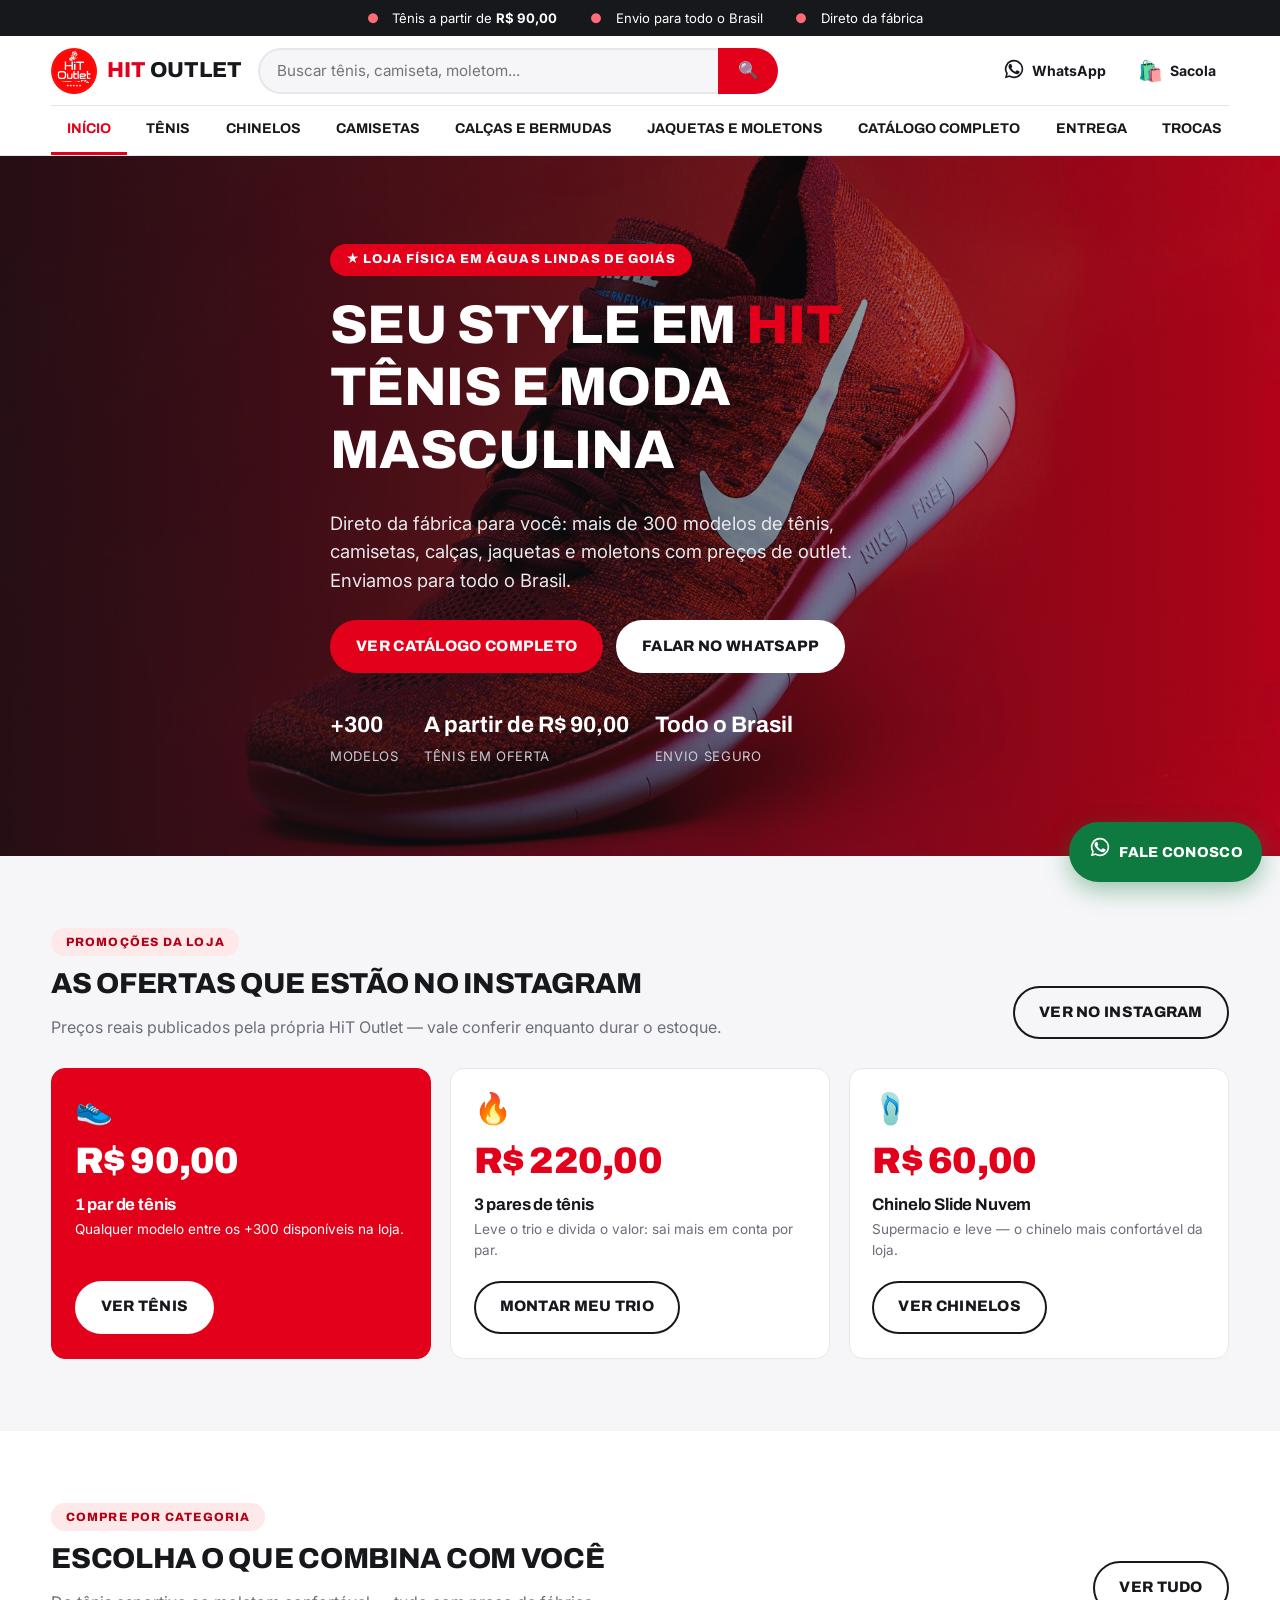
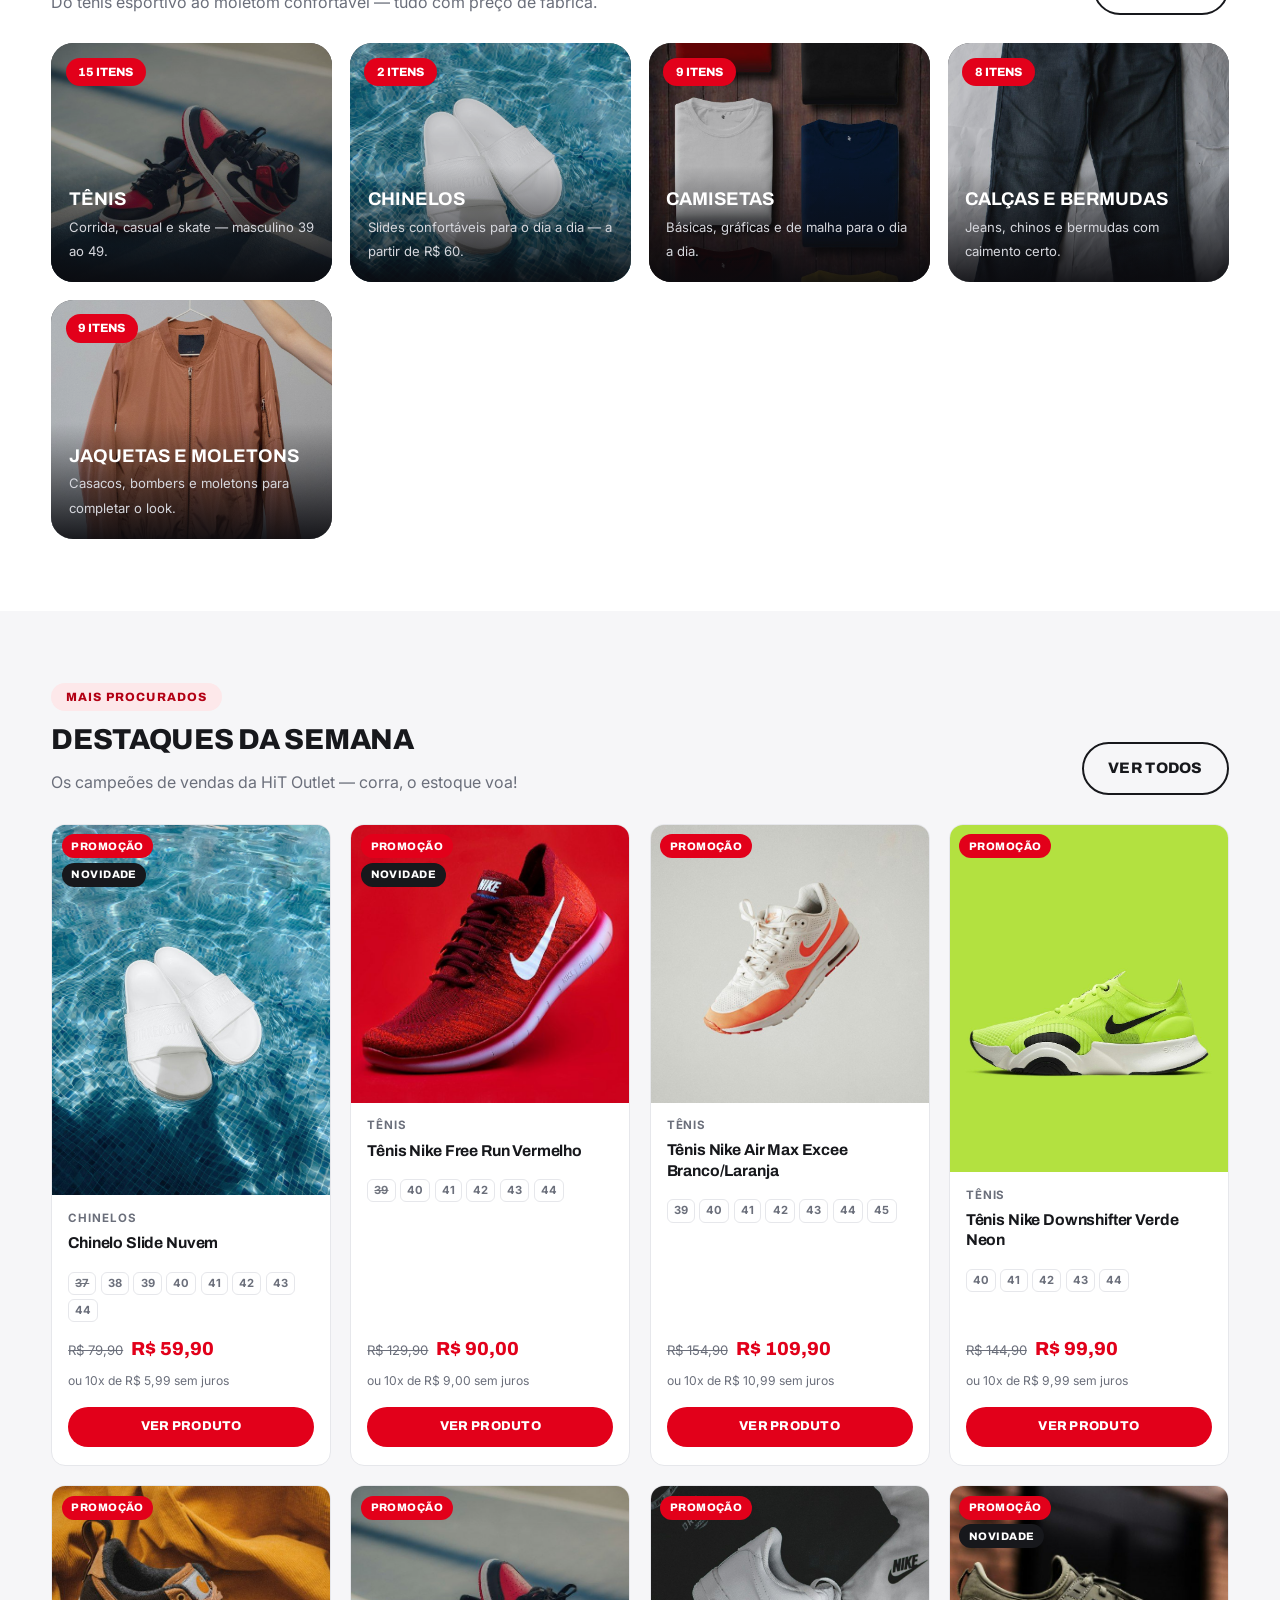
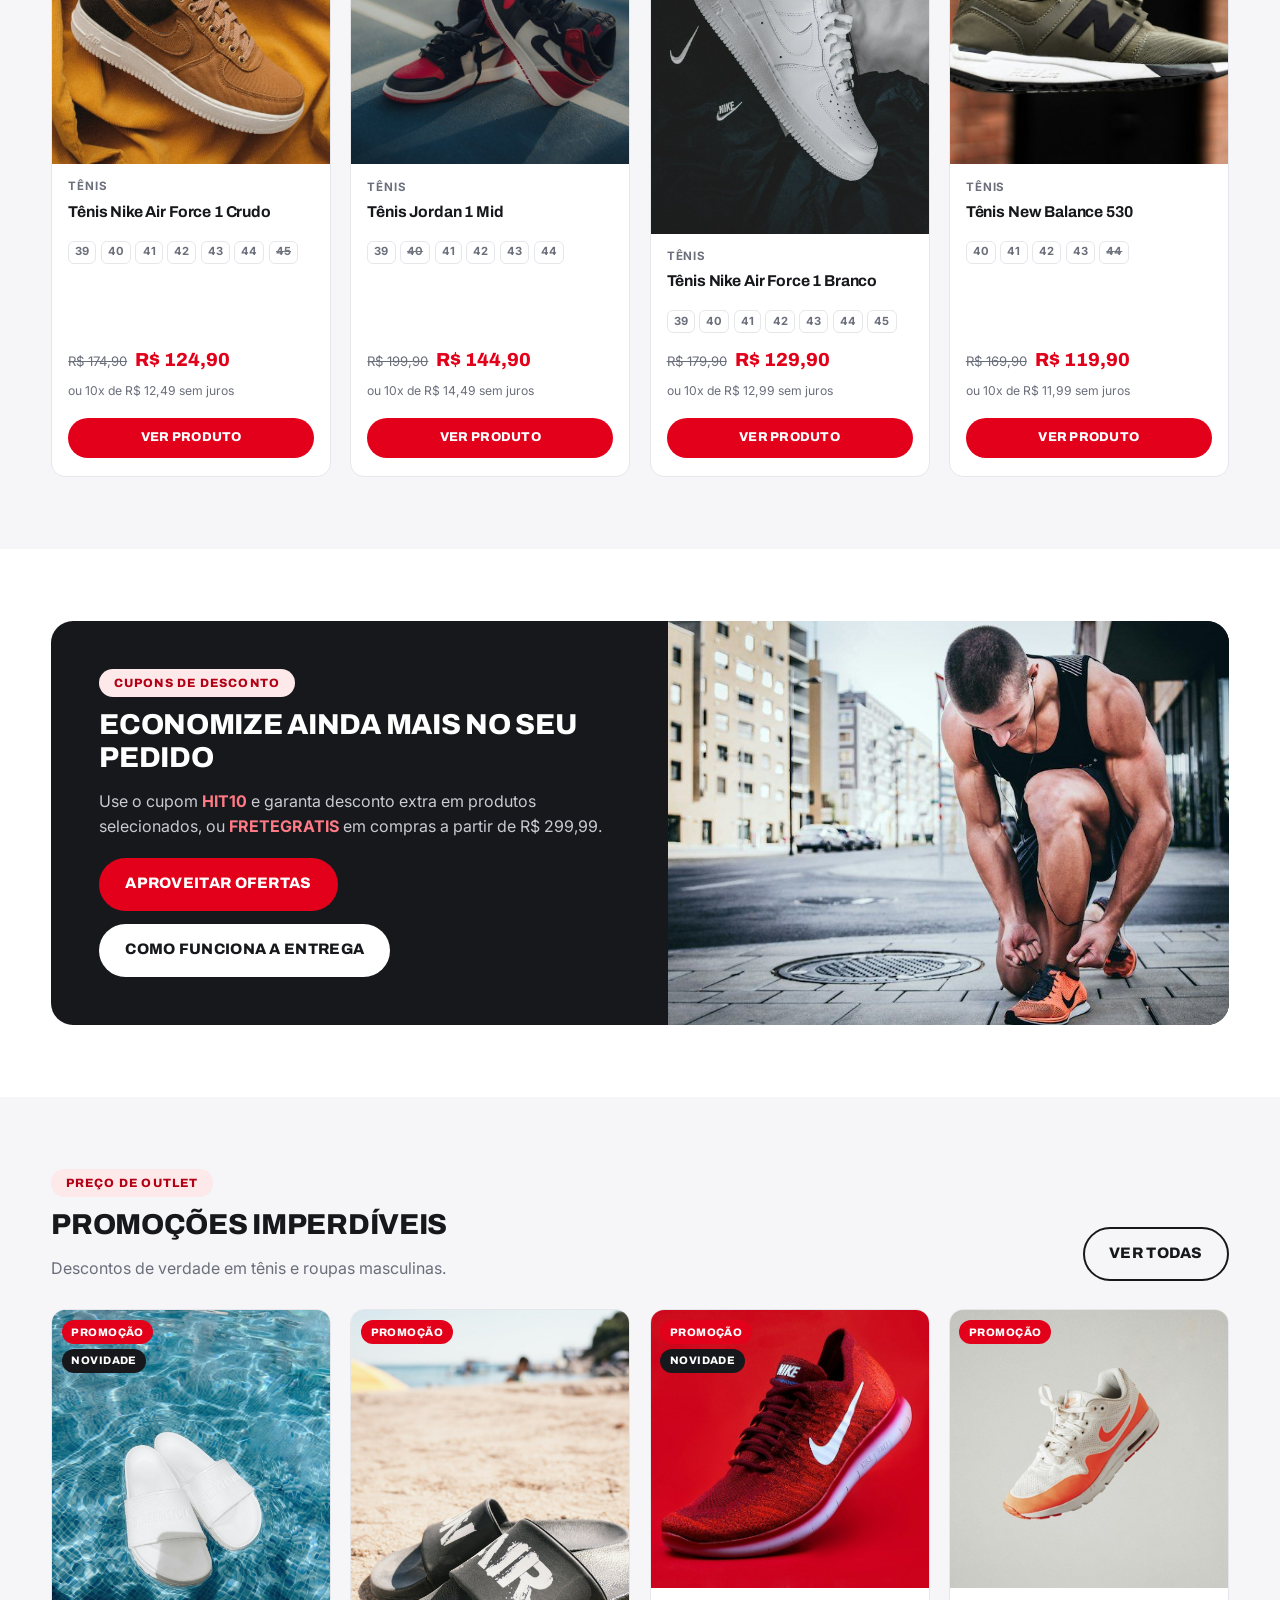
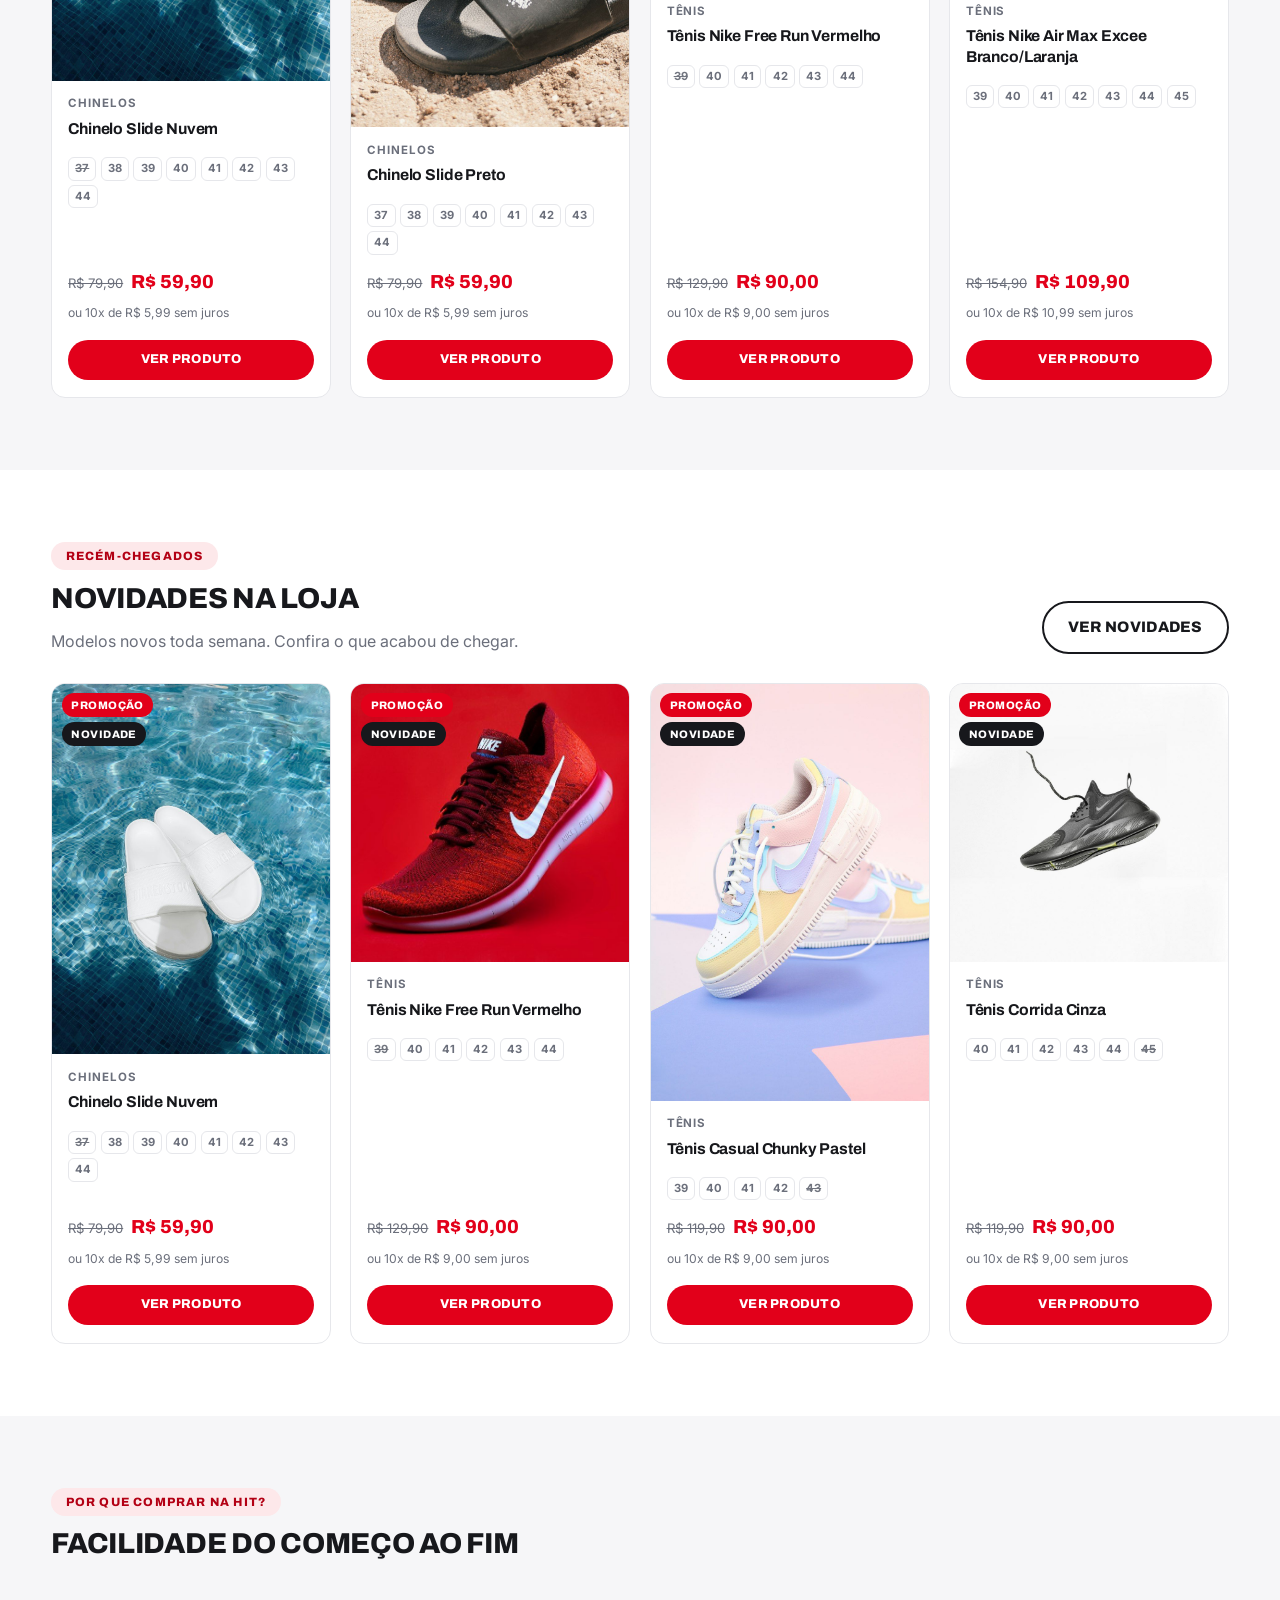
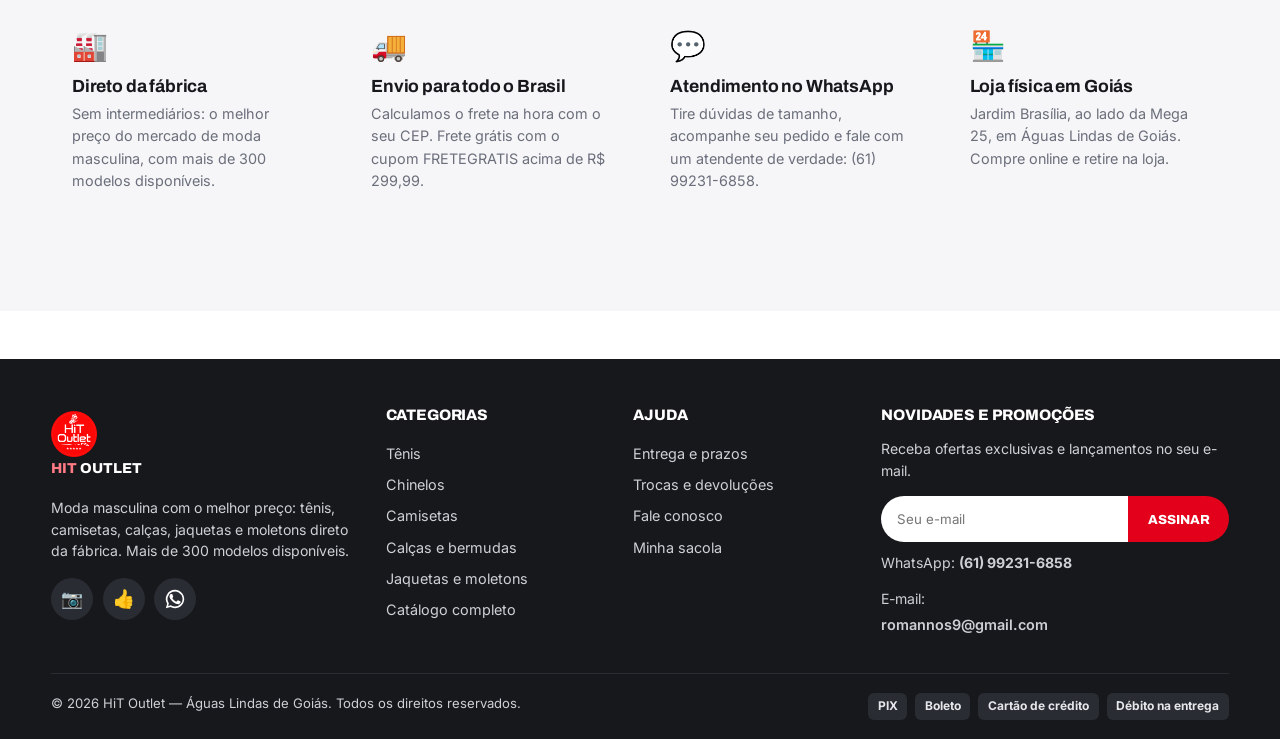
==== commit b158ff6a: "Aplica dados reais da loja coletados no Instagram e corrige acessibilidade Dados reais (Instagram @h" ====
--- a/index.html
+++ b/index.html
@@ -28,9 +28,24 @@
         </div>
         <div class="dados-loja">
           <div class="dado"><strong>+300</strong><span>modelos</span></div>
-          <div class="dado"><strong>A partir de R$ 79,99</strong><span>tênis em oferta</span></div>
+          <div class="dado"><strong id="dado-tenis-partir">A partir de R$ 90,00</strong><span>tênis em oferta</span></div>
           <div class="dado"><strong>Todo o Brasil</strong><span>envio seguro</span></div>
         </div>
+      </div>
+    </section>
+
+    <!-- ================= OFERTAS REAIS ================= -->
+    <section class="secao secao-ofertas">
+      <div class="container">
+        <div class="secao-cabecalho">
+          <div>
+            <span class="selo-titulo">Promoções da loja</span>
+            <h2>As ofertas que estão no Instagram</h2>
+            <p>Preços reais publicados pela própria HiT Outlet — vale conferir enquanto durar o estoque.</p>
+          </div>
+          <a class="btn btn-contorno" href="https://www.instagram.com/hit_outlet_01/" target="_blank" rel="noopener">Ver no Instagram</a>
+        </div>
+        <div class="grade-ofertas" id="grade-ofertas"></div>
       </div>
     </section>
 
--- a/css/style.css
+++ b/css/style.css
@@ -511,7 +511,7 @@
   color: var(--texto-suave);
 }
 .vazio-estado .icone { font-size: 2.6rem; margin-bottom: .6rem; }
-.vazio-estado h3 { color: var(--grafite); }
+.vazio-estado h1, .vazio-estado h3 { color: var(--grafite); font-size: 1.4rem; }
 
 /* ---------- página do produto ---------- */
 .pagina-produto { display: grid; grid-template-columns: 1fr 1fr; gap: 2.6rem; align-items: start; }
@@ -827,7 +827,9 @@
 .cabecalho-pagina p { color: #c9cad2; margin: .4rem 0 0; max-width: 60ch; }
 
 .conteudo-pagina { padding: clamp(2rem, 5vw, 3.4rem) 0; }
-.conteudo-pagina p a, .conteudo-pagina li a { text-decoration: underline; font-weight: 600; }
+/* Links dentro de texto corrido precisam de sublinhado para se
+   distinguirem do texto (WCAG 1.4.1 — Lighthouse link-in-text-block). */
+main p a, main li a, footer p a { text-decoration: underline; font-weight: 600; }
 .conteudo-pagina h2 { margin-top: 1.8rem; font-size: 1.25rem; }
 .conteudo-pagina h3 { margin-top: 1.4rem; }
 .conteudo-pagina ul { padding-left: 1.2rem; }
@@ -838,6 +840,44 @@
 .cartao-info .icone { font-size: 1.8rem; margin-bottom: .5rem; }
 .cartao-info h3 { margin-bottom: .35rem; }
 .cartao-info p { font-size: .9rem; color: var(--texto-suave); margin: 0; }
+
+/* ---------- Ofertas reais (home) ---------- */
+.secao-ofertas { background: var(--fundo); }
+.grade-ofertas {
+  display: grid;
+  grid-template-columns: repeat(auto-fit, minmax(260px, 1fr));
+  gap: 1.2rem;
+  margin-top: 1.6rem;
+}
+.card-oferta {
+  background: #fff;
+  border: 1px solid var(--linha);
+  border-radius: var(--raio);
+  padding: 1.5rem 1.4rem;
+  display: flex;
+  flex-direction: column;
+  align-items: flex-start;
+  gap: .3rem;
+}
+.card-oferta .icone-oferta { font-size: 1.9rem; line-height: 1; }
+.card-oferta .valor-oferta {
+  font-family: var(--fonte-titulo);
+  font-size: clamp(1.9rem, 3vw, 2.3rem);
+  font-weight: 900;
+  letter-spacing: -.02em;
+  color: var(--vermelho);
+  margin: .3rem 0 0;
+}
+.card-oferta h3 { margin: 0; font-size: 1.05rem; }
+.card-oferta .texto-pequeno { color: var(--texto-suave); margin: 0; flex: 1; }
+.card-oferta .btn { margin-top: .9rem; }
+.card-oferta-destaque {
+  background: var(--vermelho);
+  border-color: var(--vermelho);
+}
+.card-oferta-destaque .valor-oferta,
+.card-oferta-destaque h3 { color: #fff; }
+.card-oferta-destaque .texto-pequeno { color: #fff; }
 
 .tabela-simples { width: 100%; border-collapse: collapse; margin: 1rem 0; font-size: .92rem; }
 .tabela-simples th, .tabela-simples td { border: 1px solid var(--linha); padding: .7rem .9rem; text-align: left; }
@@ -894,6 +934,7 @@
 .icone-whatsapp { background: #e3f7ec; }
 .icone-instagram { background: #fbeaf3; }
 .icone-facebook { background: #e8f0fe; }
+.icone-email { background: var(--vermelho-claro); }
 .icone-mapa { background: var(--vermelho-claro); }
 
 /* ---------- rodapé ---------- */
@@ -904,7 +945,7 @@
   gap: 2rem;
   padding: 3rem 0 2rem;
 }
-.rodape h4 { color: #fff; font-size: .95rem; text-transform: uppercase; margin-bottom: .9rem; }
+.rodape h2 { color: #fff; font-size: .95rem; text-transform: uppercase; margin-bottom: .9rem; }
 .rodape a { color: #cfd0d6; display: block; padding: .28rem 0; font-size: .9rem; text-decoration: none; }
 .rodape a:hover { color: #fff; }
 .rodape .marca { color: #fff; margin-bottom: .8rem; }
